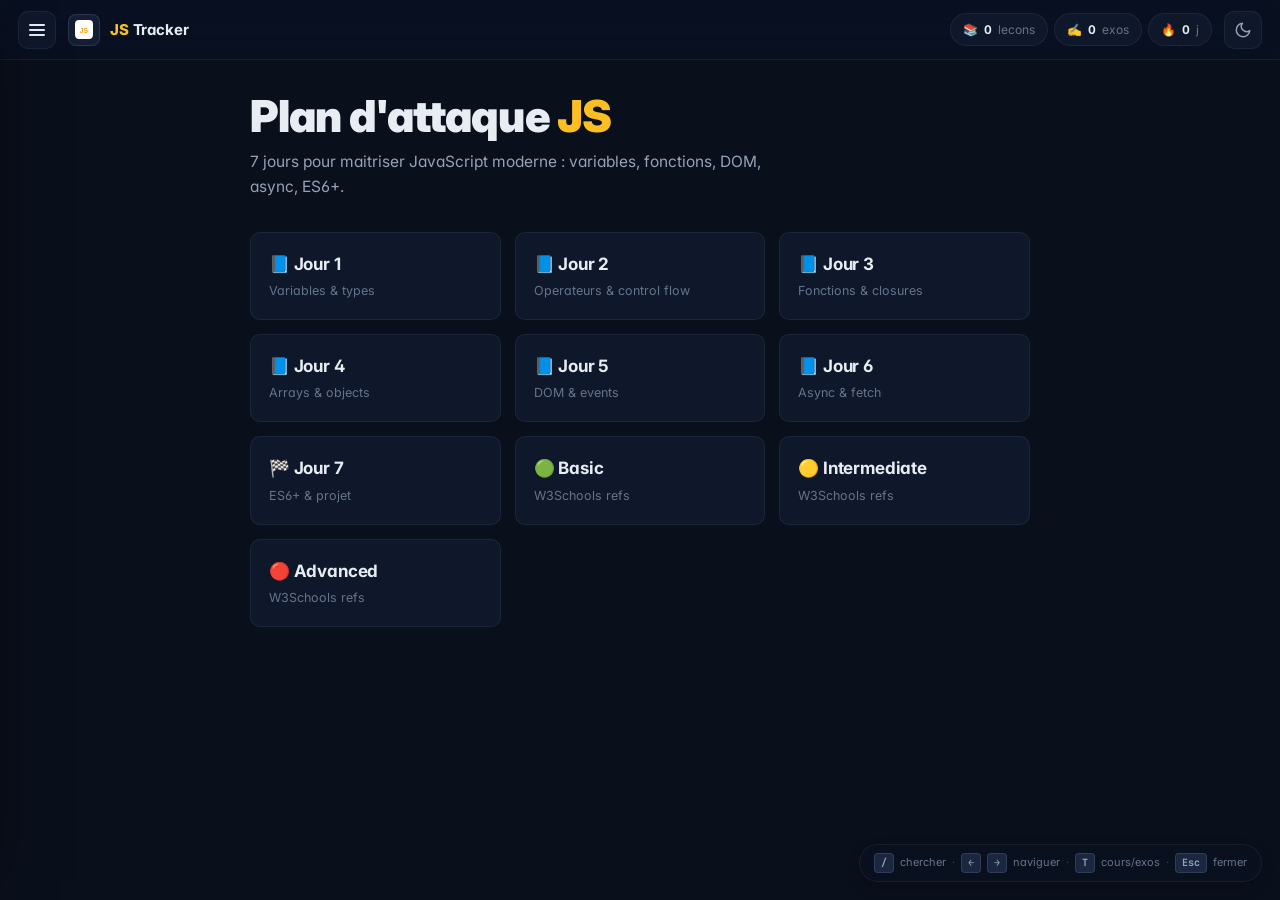
==== web/study_tracker.html @ e8f60b37 "Initial: JS study tracker (7-day plan + W3 lessons + exercises) Same UI/UX as PHP/HTML/CSS trackers," ====
<!DOCTYPE html>
<html lang="fr">
<head>
<meta charset="UTF-8">
<meta name="viewport" content="width=device-width, initial-scale=1.0">
<meta http-equiv="Cache-Control" content="no-cache, no-store, must-revalidate">
<title>JS</title>
<link rel="preconnect" href="https://fonts.googleapis.com">
<link rel="preconnect" href="https://fonts.gstatic.com" crossorigin>
<link href="https://fonts.googleapis.com/css2?family=Inter:wght@400;500;600;700;800;900&family=JetBrains+Mono:wght@400;500;700&display=swap" rel="stylesheet">
<meta name="theme-color" content="#0a0f1c">
<link rel="icon" type="image/svg+xml" href="../web/image/logo.svg">
<script>
(function(){
  try{
    var s = JSON.parse(localStorage.getItem('js_tracker_v1') || '{}');
    if (s.theme === 'light') document.documentElement.setAttribute('data-theme', 'light');
    if (s.lastActive) document.documentElement.classList.add('has-active');
  } catch(e){}
})();
</script>
<style>html.has-active .welcome{display:none}</style>
<link rel="stylesheet" href="../web/css/style.css?v=1">
</head>
<body>

<header>
  <button class="icon-btn menu-btn" id="menu-btn" title="Menu" aria-label="Ouvrir le menu">
    <span class="menu-ico"></span>
  </button>
  <a class="logo" href="#" aria-label="Accueil">
    <span class="logo-icon"><img src="../web/image/logo.svg" alt="" /></span>
    <span><b class="accent">JS</b> Tracker</span>
  </a>
  <div class="spacer"></div>
  <div class="stat-group" aria-label="Statistiques">
    <div class="stat" title="Lecons terminees"><span>📚</span><b id="stat-lessons">0</b><span class="stat-lbl">lecons</span></div>
    <div class="stat" title="Exercices completes"><span>✍️</span><b id="stat-exercises">0</b><span class="stat-lbl">exos</span></div>
    <div class="stat" title="Jours actifs"><span>🔥</span><b id="stat-streak">0</b><span class="stat-lbl">j</span></div>
  </div>
  <button class="icon-btn theme-btn" id="theme-btn" title="Basculer thème" aria-label="Basculer thème">
    <svg class="theme-moon" width="18" height="18" viewBox="0 0 24 24" fill="none" stroke="currentColor" stroke-width="2" stroke-linecap="round" stroke-linejoin="round"><path d="M21 12.79A9 9 0 1 1 11.21 3 7 7 0 0 0 21 12.79Z"/></svg>
    <svg class="theme-sun" width="18" height="18" viewBox="0 0 24 24" fill="none" stroke="currentColor" stroke-width="2" stroke-linecap="round" stroke-linejoin="round"><circle cx="12" cy="12" r="4"/><path d="M12 2v2M12 20v2M4.93 4.93l1.41 1.41M17.66 17.66l1.41 1.41M2 12h2M20 12h2M4.93 19.07l1.41-1.41M17.66 6.34l1.41-1.41"/></svg>
  </button>
</header>

<div class="drawer-backdrop" id="drawer-backdrop" aria-hidden="true"></div>

<aside class="sidebar" id="sidebar" aria-label="Navigation des lecons">
  <div class="search-wrap">
    <input id="search" type="text" placeholder='Rechercher (raccourci : "/")' aria-label="Rechercher" />
  </div>

  <div class="progress-card">
    <div class="progress-head">
      <span class="progress-label">Progression</span>
      <span class="progress-pct"><span id="pct">0</span><small>%</small></span>
    </div>
    <div class="progress-bar" role="progressbar" aria-valuemin="0" aria-valuemax="100">
      <span class="progress-fill" id="bar-fill"></span>
    </div>
    <div class="progress-meta">
      <span><b id="pct-lessons">0</b>/<b id="pct-lessons-total">0</b> lecons</span>
      <span class="dot">·</span>
      <span><b id="pct-exos">0</b>/<b id="pct-exos-total">0</b> exos</span>
    </div>
  </div>

  <div class="achieve-section">
    <div class="section-title">🏆 Succes</div>
    <div class="achieve-row" id="achieve-row"></div>
  </div>

  <div class="section-title collapsible" data-section="days">
    📘 Plan 7 jours <span class="collapse-arrow">▾</span>
  </div>
  <div id="nav-days" class="nav-section"></div>

  <div class="section-title collapsible" data-section="basic">
    🟢 JS Basic <span class="collapse-arrow">▾</span>
  </div>
  <div id="nav-basic" class="nav-section"></div>

  <div class="section-title collapsible" data-section="intermediate">
    🟡 JS Intermediate <span class="collapse-arrow">▾</span>
  </div>
  <div id="nav-intermediate" class="nav-section"></div>

  <div class="section-title collapsible" data-section="advanced">
    🔴 JS Advanced <span class="collapse-arrow">▾</span>
  </div>
  <div id="nav-advanced" class="nav-section"></div>

  <button class="reset-btn" id="reset-btn">🗑️ Reinitialiser la progression</button>
</aside>

<div class="layout">
  <main id="main">
    <div class="welcome">
      <h1>Plan d'attaque <span class="accent">JS</span></h1>
      <p>7 jours pour maitriser JavaScript moderne : variables, fonctions, DOM, async, ES6+.</p>

      <div class="quick-grid">
        <button class="quick-card" data-jump="day-1"><div class="big">📘 Jour 1</div><div class="sub">Variables & types</div></button>
        <button class="quick-card" data-jump="day-2"><div class="big">📘 Jour 2</div><div class="sub">Operateurs & control flow</div></button>
        <button class="quick-card" data-jump="day-3"><div class="big">📘 Jour 3</div><div class="sub">Fonctions & closures</div></button>
        <button class="quick-card" data-jump="day-4"><div class="big">📘 Jour 4</div><div class="sub">Arrays & objects</div></button>
        <button class="quick-card" data-jump="day-5"><div class="big">📘 Jour 5</div><div class="sub">DOM & events</div></button>
        <button class="quick-card" data-jump="day-6"><div class="big">📘 Jour 6</div><div class="sub">Async & fetch</div></button>
        <button class="quick-card" data-jump="day-7"><div class="big">🏁 Jour 7</div><div class="sub">ES6+ & projet</div></button>
        <button class="quick-card" data-jump="w3-intro"><div class="big">🟢 Basic</div><div class="sub">W3Schools refs</div></button>
        <button class="quick-card" data-jump="w3-functions"><div class="big">🟡 Intermediate</div><div class="sub">W3Schools refs</div></button>
        <button class="quick-card" data-jump="w3-async"><div class="big">🔴 Advanced</div><div class="sub">W3Schools refs</div></button>
      </div>
    </div>
  </main>
</div>

<div class="shortcuts-hint">
  <kbd>/</kbd> chercher <span>·</span>
  <kbd>←</kbd><kbd>→</kbd> naviguer <span>·</span>
  <kbd>T</kbd> cours/exos <span>·</span>
  <kbd>Esc</kbd> fermer
</div>

<script src="../web/js/data.js?v=1"></script>
<script src="../web/js/app.js?v=1"></script>
</body>
</html>
---- web/css/style.css ----
/* ============================================================
   PHP STUDY TRACKER — DESIGN SYSTEM
   Modern indigo/slate. Drawer sidebar at every breakpoint.
   Built as a teaching reference for clean UI/UX.
   ============================================================ */

/* ---------- 1. TOKENS ---------- */
:root{
  /* Surfaces — neutral slate, more sober than before */
  --bg:        #0a0f1c;
  --surface:   #0f172a;
  --surface-2: #131e34;
  --surface-3: #1b2640;
  --border:    rgba(148,163,184,.10);
  --border-2:  rgba(148,163,184,.18);

  /* Text */
  --text:      #e8edf4;
  --text-2:    #94a3b8;
  --text-3:    #64748b;

  /* Accent — single tone, less neon */
  --accent:    #fbbf24;
  --accent-2:  #f59e0b;
  --accent-r:  251; --accent-g:191; --accent-b:36;

  /* Semantic */
  --good:      #34d399;
  --warn:      #fbbf24;
  --bad:       #f87171;
  --info:      #60a5fa;

  /* Effects — softer, more enterprise */
  --grad:      linear-gradient(135deg,#fbbf24,#f59e0b);
  --grad-good: linear-gradient(135deg,#34d399,#10b981);
  --shadow-sm: 0 1px 2px rgba(0,0,0,.25);
  --shadow:    0 6px 18px -6px rgba(0,0,0,.45);
  --shadow-lg: 0 18px 48px -16px rgba(0,0,0,.5);
  --ring:      0 0 0 3px rgba(var(--accent-r),var(--accent-g),var(--accent-b),.22);

  /* Geometry — tighter, more pro */
  --r:         10px;
  --r-sm:      8px;
  --r-xs:      6px;
  --header-h:  60px;

  /* Motion */
  --ease:      cubic-bezier(.4,0,.2,1);
  --ease-out:  cubic-bezier(.16,1,.3,1);
}

[data-theme="light"]{
  --bg:        #f5f7fb;
  --surface:   #ffffff;
  --surface-2: #f8fafc;
  --surface-3: #eef2f7;
  --border:    rgba(15,23,42,.08);
  --border-2:  rgba(15,23,42,.16);

  --text:      #0f172a;
  --text-2:    #475569;
  --text-3:    #94a3b8;

  --accent:    #d97706;
  --accent-2:  #b45309;
  --accent-r:  217; --accent-g:119; --accent-b:6;

  --shadow-sm: 0 1px 2px rgba(15,23,42,.06);
  --shadow:    0 6px 22px -8px rgba(15,23,42,.12);
  --shadow-lg: 0 18px 50px -12px rgba(15,23,42,.18);
}

/* ---------- 2. RESET ---------- */
*,*::before,*::after{box-sizing:border-box;margin:0;padding:0}
html{scroll-behavior:smooth}
body{
  font-family:'Inter',-apple-system,BlinkMacSystemFont,'Segoe UI',sans-serif;
  font-feature-settings:'cv02','cv03','cv04','cv11';
  color:var(--text);
  background:var(--bg);
  line-height:1.6;
  min-height:100vh;
  -webkit-font-smoothing:antialiased;
  overflow-x:hidden;
}
::selection{background:rgba(var(--accent-r),var(--accent-g),var(--accent-b),.28);color:var(--text)}
::-webkit-scrollbar{width:8px;height:8px}
::-webkit-scrollbar-track{background:transparent}
::-webkit-scrollbar-thumb{background:var(--border-2);border-radius:99px}
::-webkit-scrollbar-thumb:hover{background:var(--text-3)}
button{font:inherit;color:inherit;background:none;border:none;cursor:pointer}
a{color:inherit;text-decoration:none}
:focus-visible{outline:none;box-shadow:var(--ring);border-radius:var(--r-xs)}

/* ---------- 3. HEADER ---------- */
header{
  position:sticky;top:0;z-index:60;
  height:var(--header-h);
  display:flex;align-items:center;gap:12px;padding:0 18px;
  background:rgba(11,17,32,.72);
  backdrop-filter:saturate(180%) blur(18px);
  -webkit-backdrop-filter:saturate(180%) blur(18px);
  border-bottom:1px solid var(--border);
}
[data-theme="light"] header{background:rgba(255,255,255,.78)}

.logo{display:flex;align-items:center;gap:10px;font-weight:700;font-size:15px;letter-spacing:-.01em;color:var(--text)}
.logo-icon{
  width:32px;height:32px;border-radius:8px;
  background:var(--surface-2);border:1px solid var(--border-2);
  display:flex;align-items:center;justify-content:center;
  overflow:hidden;flex-shrink:0;
}
.logo-icon img{width:62%;height:62%;object-fit:contain}
.logo .accent{color:var(--accent);font-weight:800}

.spacer{flex:1}

.stat-group{display:flex;gap:6px}
.stat{
  display:inline-flex;align-items:center;gap:6px;
  padding:6px 12px;border-radius:99px;
  background:var(--surface);border:1px solid var(--border);
  font-size:12px;color:var(--text-2);
  font-variant-numeric:tabular-nums;
}
.stat b{color:var(--text);font-weight:700}
.stat-lbl{color:var(--text-3)}

.icon-btn{
  display:inline-flex;align-items:center;justify-content:center;
  width:38px;height:38px;border-radius:10px;
  background:var(--surface);border:1px solid var(--border);
  color:var(--text-2);transition:all .15s var(--ease);
}
.icon-btn:hover{
  color:var(--text);
  border-color:var(--border-2);
  background:var(--surface-2);
  transform:translateY(-1px);
}
.icon-btn:active{transform:translateY(0)}

/* Burger */
.menu-ico,.menu-ico::before,.menu-ico::after{
  display:block;width:16px;height:2px;background:currentColor;border-radius:2px;
  transition:transform .25s var(--ease),top .25s var(--ease),opacity .15s;
}
.menu-ico{position:relative;color:var(--text)}
.menu-ico::before,.menu-ico::after{content:"";position:absolute;left:0}
.menu-ico::before{top:-5px}
.menu-ico::after{top:5px}
body.drawer-open .menu-ico{background:transparent}
body.drawer-open .menu-ico::before{top:0;transform:rotate(45deg)}
body.drawer-open .menu-ico::after{top:0;transform:rotate(-45deg)}

/* Theme toggle */
.theme-btn .theme-sun{display:none}
.theme-btn .theme-moon{display:block}
[data-theme="light"] .theme-btn .theme-sun{display:block}
[data-theme="light"] .theme-btn .theme-moon{display:none}

/* ---------- 4. LAYOUT ---------- */
.layout{
  max-width:980px;
  margin:0 auto;
  padding:0;
  min-height:calc(100vh - var(--header-h));
}
.layout>main{
  padding:32px clamp(16px,3vw,40px) 96px;
}

/* ---------- 5. DRAWER ---------- */
.drawer-backdrop{
  position:fixed;inset:0;z-index:90;
  background:rgba(2,6,15,.55);
  backdrop-filter:blur(4px);-webkit-backdrop-filter:blur(4px);
  opacity:0;pointer-events:none;
  transition:opacity .25s var(--ease);
}
body.drawer-open .drawer-backdrop{opacity:1;pointer-events:auto}

.sidebar{
  position:fixed;top:0;left:0;bottom:0;z-index:100;
  width:min(340px,88vw);
  background:var(--surface);
  border-right:1px solid var(--border);
  padding:18px 16px 16px;
  overflow-y:auto;
  display:flex;flex-direction:column;gap:6px;
  transform:translateX(-105%);
  transition:transform .3s var(--ease-out);
  box-shadow:24px 0 60px -20px rgba(0,0,0,.5);
}
body.drawer-open .sidebar{transform:translateX(0)}
body.drawer-open{overflow:hidden}

/* ---------- 6. SIDEBAR ELEMENTS ---------- */
.search-wrap{position:relative;margin-bottom:6px}
.search-wrap input{
  width:100%;padding:10px 12px 10px 36px;border-radius:10px;
  background:var(--surface-2);border:1px solid var(--border);color:var(--text);
  font-size:13px;outline:none;transition:all .15s var(--ease);
}
.search-wrap input::placeholder{color:var(--text-3)}
.search-wrap input:focus{border-color:var(--accent);box-shadow:var(--ring)}
.search-wrap::before{
  content:"";position:absolute;left:12px;top:50%;transform:translateY(-50%);
  width:14px;height:14px;opacity:.55;pointer-events:none;
  background:url("data:image/svg+xml,%3Csvg xmlns='http://www.w3.org/2000/svg' viewBox='0 0 24 24' fill='none' stroke='%239aa6b8' stroke-width='2' stroke-linecap='round'%3E%3Ccircle cx='11' cy='11' r='7'/%3E%3Cpath d='m20 20-3.5-3.5'/%3E%3C/svg%3E") center/contain no-repeat;
}

/* Progress card — clean horizontal bar with stats */
.progress-card{
  background:
    radial-gradient(120% 100% at 0% 0%,rgba(var(--accent-r),var(--accent-g),var(--accent-b),.14),transparent 70%),
    var(--surface-2);
  border:1px solid var(--border);
  border-radius:var(--r);
  padding:16px 16px 14px;margin:8px 0 6px;
}
.progress-head{display:flex;align-items:baseline;justify-content:space-between;gap:10px;margin-bottom:10px}
.progress-label{
  font-size:10.5px;letter-spacing:1.4px;text-transform:uppercase;
  color:var(--text-3);font-weight:700;
}
.progress-pct{
  font-size:28px;font-weight:900;letter-spacing:-1.2px;line-height:1;
  font-variant-numeric:tabular-nums;
  background:var(--grad);-webkit-background-clip:text;background-clip:text;color:transparent;
}
.progress-pct small{font-size:14px;opacity:.75;margin-left:1px;font-weight:800}
.progress-bar{
  position:relative;height:8px;
  background:var(--surface-3);border-radius:99px;overflow:hidden;
  box-shadow:inset 0 1px 1px rgba(0,0,0,.2);
}
.progress-fill{
  display:block;height:100%;width:0%;
  background:var(--grad);border-radius:99px;
  transition:width .8s var(--ease-out);
  box-shadow:0 0 14px rgba(var(--accent-r),var(--accent-g),var(--accent-b),.45);
}
.progress-meta{
  display:flex;align-items:center;gap:8px;flex-wrap:wrap;
  margin-top:10px;font-size:11.5px;color:var(--text-3);
}
.progress-meta b{color:var(--text);font-weight:700;font-variant-numeric:tabular-nums}
.progress-meta .dot{opacity:.4}

/* Achievements */
.achieve-section{margin:2px 0 4px}
.achieve-row{display:flex;flex-wrap:wrap;gap:6px;padding:0 4px}
.achieve-badge{
  font-size:18px;cursor:default;opacity:.35;filter:grayscale(1);
  transition:transform .15s var(--ease),opacity .15s,filter .15s;
}
.achieve-badge.unlocked{opacity:1;filter:none}
.achieve-badge.unlocked:hover{transform:scale(1.18)}

/* Section title */
.section-title{
  font-size:10.5px;font-weight:700;letter-spacing:1.2px;text-transform:uppercase;
  color:var(--text-3);padding:14px 8px 6px;
}
.section-title.collapsible{
  cursor:pointer;user-select:none;
  display:flex;align-items:center;gap:6px;
  padding:10px 8px;border-radius:8px;
  font-size:12px;text-transform:none;letter-spacing:0;color:var(--text-2);
  transition:background .15s var(--ease),color .15s;
}
.section-title.collapsible:hover{background:var(--surface-2);color:var(--text)}
.collapse-arrow{margin-left:auto;font-size:10px;color:var(--text-3);transition:transform .2s var(--ease)}
.collapsible.collapsed .collapse-arrow{transform:rotate(-90deg)}

/* Nav items */
.nav-section{display:flex;flex-direction:column;gap:2px}
.nav-item{
  display:grid;grid-template-columns:18px 28px 1fr auto;align-items:center;gap:8px;
  padding:9px 10px;border-radius:8px;
  font-size:13px;color:var(--text-2);
  border:1px solid transparent;
  transition:all .15s var(--ease);
  position:relative;
}
.nav-item:hover{background:var(--surface-2);color:var(--text);transform:translateX(2px)}
.nav-item.active{
  background:rgba(var(--accent-r),var(--accent-g),var(--accent-b),.10);
  border-color:rgba(var(--accent-r),var(--accent-g),var(--accent-b),.22);
  color:var(--text);
}
.nav-item.active::before{
  content:"";position:absolute;left:-16px;top:7px;bottom:7px;width:3px;
  background:var(--accent);border-radius:99px;
  box-shadow:0 0 10px rgba(var(--accent-r),var(--accent-g),var(--accent-b),.5);
}
.nav-check{
  width:22px;height:22px;border-radius:6px;
  border:1px solid var(--border);background:var(--surface-2);
  display:flex;align-items:center;justify-content:center;
  font-size:11px;font-weight:700;flex-shrink:0;cursor:pointer;
  transition:all .15s var(--ease);color:transparent;
}
.nav-check:hover{
  border-color:var(--accent);
  background:rgba(var(--accent-r),var(--accent-g),var(--accent-b),.10);
}
.nav-check:focus-visible{box-shadow:var(--ring)}
.nav-check:active{transform:scale(.92)}
/* Done state — matches .complete-btn.done */
.nav-item.done .nav-check{
  background:rgba(52,211,153,.14);
  border-color:rgba(52,211,153,.34);
  color:var(--good);
}
.nav-item.done .nav-check:hover{
  background:rgba(52,211,153,.22);
  border-color:rgba(52,211,153,.5);
}
/* When the lesson is the chosen/active one, the check echoes the active row tint */
.nav-item.active .nav-check{
  border-color:rgba(var(--accent-r),var(--accent-g),var(--accent-b),.4);
  background:rgba(var(--accent-r),var(--accent-g),var(--accent-b),.06);
}
.nav-item.active.done .nav-check{
  border-color:rgba(52,211,153,.4);
  background:rgba(52,211,153,.18);
}
.nav-item:hover .nav-check:not(:hover){border-color:var(--border-2)}
.nav-tag{
  font-size:9.5px;font-weight:800;padding:2px 6px;border-radius:5px;
  background:var(--surface-3);color:var(--text-3);text-align:center;
}
.nav-item.done .nav-tag{background:rgba(52,211,153,.12);color:var(--good)}
.nav-label{
  overflow:hidden;text-overflow:ellipsis;white-space:nowrap;font-weight:500;
}
.nav-item.done .nav-label{color:var(--text-3);text-decoration:line-through;text-decoration-color:var(--good)}
.nav-ex-wrap{display:flex;align-items:center;gap:6px}
.nav-progress{width:28px;height:4px;background:var(--surface-3);border-radius:99px;overflow:hidden}
.nav-progress-fill{height:100%;background:var(--accent);border-radius:99px;transition:width .4s var(--ease-out)}
.nav-item.fully-done .nav-progress-fill{background:var(--good)}
.nav-ex-count{
  font-size:9.5px;font-weight:700;color:var(--text-3);background:var(--surface-3);
  padding:2px 6px;border-radius:4px;font-variant-numeric:tabular-nums;min-width:30px;text-align:center;
}
.nav-item.fully-done .nav-ex-count{background:rgba(52,211,153,.12);color:var(--good)}

.reset-btn{
  margin-top:auto;padding:9px 14px;border-radius:8px;
  background:transparent;border:1px solid var(--border);color:var(--text-3);
  font-size:12px;font-weight:600;transition:all .15s var(--ease);
}
.reset-btn:hover{background:rgba(248,113,113,.08);border-color:rgba(248,113,113,.3);color:var(--bad)}

/* ---------- 7. WELCOME ---------- */
.welcome{max-width:780px;margin:0 auto}
.welcome h1{
  font-size:clamp(28px,4.5vw,44px);font-weight:900;line-height:1.1;letter-spacing:-.02em;
  margin-bottom:10px;
}
.welcome h1 .accent{color:var(--accent)}
.welcome>p{
  color:var(--text-2);font-size:15.5px;max-width:560px;margin-bottom:32px;
}
.quick-grid{
  display:grid;grid-template-columns:repeat(auto-fill,minmax(220px,1fr));gap:14px;
}
.quick-card{
  display:block;text-align:left;
  padding:18px 18px;border-radius:var(--r);
  background:var(--surface);border:1px solid var(--border);
  transition:border-color .15s var(--ease),transform .15s var(--ease),box-shadow .15s var(--ease);
}
.quick-card:hover{
  transform:translateY(-2px);
  border-color:var(--accent);
  box-shadow:var(--shadow-sm);
}
.quick-card .big{font-size:17px;font-weight:700;color:var(--text);margin-bottom:3px;letter-spacing:-.01em}
.quick-card .sub{font-size:12.5px;color:var(--text-3)}

/* ---------- 8. LESSON HEADER ---------- */
.lesson-header{
  margin-bottom:24px;padding:18px 0 14px;
  border-bottom:1px solid var(--border);
}
.breadcrumb{font-size:12px;color:var(--text-3);margin-bottom:4px;font-weight:500}
.lesson-title{font-size:clamp(20px,3vw,28px);font-weight:800;letter-spacing:-.01em;line-height:1.2}
.lesson-sub{font-size:14px;color:var(--text-2);margin-top:4px}
.tag-row{display:flex;gap:6px;margin-top:10px;flex-wrap:wrap}
.tag{
  font-size:10.5px;font-weight:600;padding:3px 9px;border-radius:99px;
  background:rgba(var(--accent-r),var(--accent-g),var(--accent-b),.10);
  color:var(--accent);
}
.lesson-actions{display:flex;gap:8px;align-items:center;margin-top:14px;flex-wrap:wrap}
.w3-link{
  display:inline-flex;align-items:center;gap:6px;
  padding:7px 13px;border-radius:8px;
  background:var(--surface);border:1px solid var(--border);
  color:var(--text-2);font-size:12.5px;font-weight:600;
  transition:all .15s var(--ease);
}
.w3-link:hover{color:var(--text);border-color:var(--border-2);transform:translateY(-1px)}
.complete-btn{
  padding:8px 18px;border-radius:8px;margin-left:auto;
  background:var(--surface);border:1px solid var(--border);color:var(--text-2);
  font-size:12.5px;font-weight:600;transition:all .15s var(--ease);
}
.complete-btn:hover{border-color:var(--accent);color:var(--text);transform:translateY(-1px)}
.complete-btn.done{
  background:rgba(52,211,153,.12);border-color:rgba(52,211,153,.28);color:var(--good);
}

/* Why card */
.why-card{
  padding:14px 18px;border-radius:var(--r-sm);margin-bottom:20px;
  background:rgba(var(--accent-r),var(--accent-g),var(--accent-b),.06);
  border-left:3px solid var(--accent);
  font-size:13.5px;color:var(--text-2);line-height:1.6;
}
.why-card b{color:var(--accent)}

/* ---------- 9. TABS ---------- */
.tabs{
  display:flex;gap:4px;margin-bottom:18px;
  border-bottom:1px solid var(--border);
}
.tab{
  padding:11px 18px;font-size:13px;font-weight:600;
  color:var(--text-3);
  border-bottom:2px solid transparent;margin-bottom:-1px;
  transition:all .15s var(--ease);
}
.tab:hover{color:var(--text)}
.tab.active{color:var(--accent);border-bottom-color:var(--accent)}
.tab-content{display:none}
.tab-content.active{display:block;animation:fadeIn .25s var(--ease-out)}

/* ---------- 10. SECTIONS / CONTENT BLOCKS ---------- */
.section-card{margin-bottom:24px}
.section-card h3{
  font-size:18px;font-weight:700;margin-bottom:10px;color:var(--text);letter-spacing:-.01em;
}
.section-card p{color:var(--text-2);font-size:14.5px;line-height:1.7;margin-bottom:10px}
.section-card p code,.block-note code,.block-warn code,.block-tip code,.block-bad code,.block-try code{
  font-family:'JetBrains Mono',monospace;font-size:.88em;
  padding:1px 6px;border-radius:5px;
  background:var(--surface-2);border:1px solid var(--border);
  color:var(--accent);
}

/* Code block */
.block-code{
  background:var(--surface-2);border:1px solid var(--border);border-radius:var(--r-sm);
  margin:14px 0;overflow:hidden;position:relative;
}
.block-code pre{
  padding:16px 18px;overflow-x:auto;
  font-family:'JetBrains Mono',monospace;font-size:13px;line-height:1.6;color:var(--text);
}
.block-code .com{color:var(--text-3);font-style:italic}
.block-code .kw{color:#a78bfa}
.block-code .str{color:#34d399}
.block-code .fn{color:#fbbf24}
.block-code .num{color:#f472b6}
.block-code .var{color:#7dd3fc}
.block-code .op{color:var(--accent);font-weight:600}

.copy-btn{
  position:absolute;top:8px;right:8px;z-index:2;
  padding:4px 10px;border-radius:6px;
  background:var(--surface-3);border:1px solid var(--border);
  color:var(--text-3);font-size:10.5px;font-weight:600;
  opacity:0;transition:all .15s var(--ease);
}
.block-code:hover .copy-btn{opacity:1}
.copy-btn:hover{background:var(--accent);color:#fff;border-color:var(--accent)}

/* Output toggle */
.code-output{margin:8px 0 14px}
.code-output .output-toggle{
  font-size:12px;color:var(--text-3);font-weight:600;
  padding:4px 0;transition:color .15s;
}
.code-output .output-toggle:hover{color:var(--text)}
.code-output .output-content{
  display:none;margin-top:6px;padding:10px 16px;
  background:#04060d;border:1px solid var(--border);border-radius:var(--r-sm);
  font-family:'JetBrains Mono',monospace;font-size:12.5px;color:#9aa6b8;
}
[data-theme="light"] .code-output .output-content{background:#0f172a;color:#cbd5e1}
.code-output.open .output-content{display:block;animation:fadeIn .2s var(--ease)}

/* Callouts */
.block-note,.block-warn,.block-bad,.block-tip,.block-try{
  padding:13px 16px;border-radius:var(--r-sm);margin:14px 0;
  font-size:13.5px;line-height:1.6;
  border-left:3px solid;
}
.block-note{background:rgba(var(--accent-r),var(--accent-g),var(--accent-b),.07);border-color:var(--accent);color:var(--text-2)}
.block-warn{background:rgba(251,191,36,.08);border-color:var(--warn);color:var(--text-2)}
.block-bad{background:rgba(248,113,113,.08);border-color:var(--bad);color:var(--text-2)}
.block-tip{background:rgba(52,211,153,.08);border-color:var(--good);color:var(--text-2)}
.block-try{background:rgba(251,191,36,.05);border-color:var(--warn);color:var(--text-2)}
.block-note b{color:var(--accent)}
.block-warn b{color:var(--warn)}
.block-bad b{color:var(--bad)}
.block-tip b{color:var(--good)}
.block-try b{color:var(--warn)}

.try-btn{
  display:block;margin-top:8px;padding:5px 12px;border-radius:6px;
  background:var(--surface);border:1px solid var(--border);color:var(--text-2);
  font-size:11.5px;font-weight:600;transition:all .15s var(--ease);
}
.try-btn:hover{color:var(--text);border-color:var(--border-2)}
.try-ans{display:none;margin-top:8px;padding:10px 14px;background:var(--surface-2);border-radius:var(--r-sm);font-size:13px;color:var(--text-2);line-height:1.6}
.try-ans.open{display:block;animation:fadeIn .2s var(--ease)}

/* Tables */
.block-table{overflow-x:auto;margin:14px 0}
.block-table table{width:100%;border-collapse:collapse;font-size:13px}
.block-table th,.block-table td{padding:9px 12px;text-align:left;border:1px solid var(--border)}
.block-table th{background:var(--surface-2);color:var(--text-2);font-size:11px;font-weight:700;text-transform:uppercase;letter-spacing:.5px}
.block-table td{color:var(--text-2)}

/* Lists */
.block-list{padding-left:22px;margin:10px 0;list-style:disc}
.block-list li{color:var(--text-2);font-size:14px;line-height:1.7;margin-bottom:4px}
.block-list li::marker{color:var(--accent)}

/* ---------- 11. QUIZ ---------- */
.quiz-section{margin:28px 0 10px}
.quiz-title{font-size:17px;font-weight:700;margin-bottom:4px}
.quiz-sub{font-size:12.5px;color:var(--text-3);margin-bottom:16px}
.quiz-card{
  background:var(--surface);border:1px solid var(--border);border-radius:var(--r);
  padding:18px;margin:12px 0;transition:border-color .15s var(--ease);
}
.quiz-q{font-size:14px;font-weight:600;margin-bottom:12px;line-height:1.5}
.quiz-q .num{color:var(--accent);font-weight:800;margin-right:4px}
.quiz-opts{display:grid;grid-template-columns:1fr 1fr;gap:8px}
.quiz-opt{
  display:flex;align-items:center;gap:10px;
  padding:10px 14px;border-radius:8px;
  background:var(--surface-2);border:1.5px solid var(--border);
  color:var(--text);font-size:13px;font-weight:500;text-align:left;
  transition:all .15s var(--ease);
}
.quiz-opt::before{
  content:attr(data-letter);
  width:22px;height:22px;border-radius:6px;
  background:var(--surface-3);color:var(--text-3);
  display:flex;align-items:center;justify-content:center;
  font-size:10px;font-weight:800;text-transform:uppercase;flex-shrink:0;
  transition:all .15s var(--ease);
}
.quiz-opt:hover{border-color:var(--accent);transform:translateY(-1px)}
.quiz-opt:hover::before{background:var(--accent);color:#fff}
.quiz-opt.correct{background:rgba(52,211,153,.1);border-color:var(--good);color:var(--good)}
.quiz-opt.correct::before{background:var(--good);color:#04211a}
.quiz-opt.wrong{background:rgba(248,113,113,.1);border-color:var(--bad);color:var(--bad)}
.quiz-opt.wrong::before{background:var(--bad);color:#3b0a0a}
.quiz-opt.disabled{pointer-events:none}
.quiz-opt.disabled:not(.correct):not(.wrong){opacity:.35}
.quiz-ico{margin-left:auto;font-weight:800}
.quiz-expl{
  display:none;margin-top:12px;padding:12px 14px;
  background:rgba(var(--accent-r),var(--accent-g),var(--accent-b),.06);
  border-left:3px solid var(--accent);border-radius:0 var(--r-sm) var(--r-sm) 0;
  font-size:12.5px;color:var(--text-2);line-height:1.6;
}
.quiz-expl.shown{display:block;animation:fadeIn .2s var(--ease)}
.quiz-expl b{color:var(--accent)}

/* ---------- 12. EXERCISES ---------- */
.ex-filter{display:flex;gap:6px;flex-wrap:wrap;margin-bottom:14px}
.ex-filter-btn{
  padding:6px 13px;border-radius:99px;
  background:var(--surface);border:1px solid var(--border);
  color:var(--text-2);font-size:11.5px;font-weight:600;
  transition:all .15s var(--ease);
}
.ex-filter-btn:hover{color:var(--text);border-color:var(--border-2)}
.ex-filter-btn.active{
  background:var(--grad);color:#fff;border-color:transparent;
  box-shadow:0 4px 12px -2px rgba(var(--accent-r),var(--accent-g),var(--accent-b),.4);
}

.ex-counter{display:flex;align-items:center;gap:12px;font-size:12.5px;color:var(--text-3);margin-bottom:16px}
.ex-counter b{color:var(--text);font-variant-numeric:tabular-nums}
.ex-counter-bar{flex:1;height:6px;background:var(--surface-3);border-radius:99px;overflow:hidden}
.ex-counter-fill{height:100%;background:var(--grad);border-radius:99px;transition:width .5s var(--ease-out)}

.ex-cards{display:flex;flex-direction:column;gap:8px}
.ex-card{
  display:flex;align-items:center;gap:14px;
  padding:14px 18px;border-radius:var(--r-sm);
  background:var(--surface);border:1px solid var(--border);
  transition:all .15s var(--ease);position:relative;
}
.ex-card:hover{border-color:var(--border-2);transform:translateX(3px);box-shadow:var(--shadow-sm)}
.ex-check{
  width:22px;height:22px;border-radius:7px;
  border:1.5px solid var(--border-2);background:var(--surface-2);
  display:flex;align-items:center;justify-content:center;
  font-size:11px;flex-shrink:0;transition:all .12s var(--ease);color:transparent;
}
.ex-card.done .ex-check{background:var(--good);border-color:var(--good);color:#04211a}
.ex-card:hover .ex-check{border-color:var(--accent)}
.ex-info{flex:1;min-width:0}
.ex-num{font-size:10.5px;font-weight:700;color:var(--text-3);letter-spacing:.5px}
.ex-title{font-size:13.5px;font-weight:600;color:var(--text)}
.ex-desc{font-size:12px;color:var(--text-3);margin-top:3px;line-height:1.5}
.ex-card.done .ex-title{color:var(--text-3);text-decoration:line-through;text-decoration-color:var(--good)}

.ex-diff{
  font-size:9.5px;font-weight:800;padding:3px 9px;border-radius:99px;text-transform:uppercase;letter-spacing:.4px;
}
.ex-diff.easy{background:rgba(52,211,153,.12);color:var(--good)}
.ex-diff.medium{background:rgba(251,191,36,.12);color:var(--warn)}
.ex-diff.hard{background:rgba(248,113,113,.12);color:var(--bad)}
.ex-diff.extreme{background:rgba(168,85,247,.14);color:#a855f7}

.ex-bookmark{
  font-size:16px;opacity:.3;padding:4px;
  transition:all .12s var(--ease);
}
.ex-bookmark.active{opacity:1}
.ex-bookmark:hover{opacity:.8;transform:scale(1.15)}

.ex-sol-btn{
  font-size:11.5px;color:var(--text-3);padding:5px 10px;border-radius:6px;
  background:var(--surface-2);border:1px solid var(--border);
  font-weight:600;transition:all .12s var(--ease);white-space:nowrap;
}
.ex-sol-btn:hover{color:var(--text);border-color:var(--accent)}

.ex-sol{
  display:none;flex-basis:100%;margin-top:10px;
  background:var(--surface-2);border:1px solid var(--border);border-radius:var(--r-sm);
  overflow:hidden;
}
.ex-sol.open{display:block;animation:fadeIn .2s var(--ease)}
.ex-sol .block-code{margin:0;border:none;background:transparent}

.empty-search{padding:36px 12px;text-align:center;color:var(--text-3);font-size:13.5px}

/* ---------- 13. PREV / NEXT ---------- */
.lesson-foot{display:flex;gap:14px;margin-top:36px;padding-top:24px;border-top:1px solid var(--border)}
.btn-nav{
  flex:1;padding:16px 20px;border-radius:var(--r);
  background:var(--surface);border:1px solid var(--border);color:var(--text);
  text-align:left;transition:all .15s var(--ease);
}
.btn-nav.next{text-align:right}
.btn-nav:hover{border-color:var(--accent);transform:translateY(-2px);box-shadow:var(--shadow)}
.btn-nav .dir{display:block;font-size:11.5px;color:var(--text-3);font-weight:600;margin-bottom:3px}
.btn-nav .ttl{font-size:13.5px;font-weight:700}

/* ---------- 14. SHORTCUTS HINT ---------- */
.shortcuts-hint{
  position:fixed;bottom:18px;right:18px;z-index:40;
  display:flex;align-items:center;gap:6px;
  padding:8px 14px;border-radius:99px;
  background:rgba(11,17,32,.72);
  backdrop-filter:blur(14px);-webkit-backdrop-filter:blur(14px);
  border:1px solid var(--border);
  box-shadow:var(--shadow);
  font-size:11px;color:var(--text-3);
}
[data-theme="light"] .shortcuts-hint{background:rgba(255,255,255,.85)}
.shortcuts-hint kbd{
  font-family:'JetBrains Mono',monospace;font-size:10px;font-weight:700;
  padding:1px 6px;border-radius:4px;
  background:var(--surface-3);border:1px solid var(--border-2);
  color:var(--text-2);
}
.shortcuts-hint span{opacity:.5}

/* ---------- 15. CONFETTI ---------- */
.confetti-wrap{position:fixed;inset:0;pointer-events:none;z-index:999;overflow:hidden}
.confetti-p{position:absolute;top:-20px;animation:confettiFall linear forwards}
@keyframes confettiFall{
  0%{transform:translateY(0) rotate(0);opacity:1}
  100%{transform:translateY(110vh) rotate(720deg);opacity:0}
}

/* ---------- 16. ANIMATIONS ---------- */
@keyframes fadeIn{from{opacity:0;transform:translateY(4px)}to{opacity:1;transform:translateY(0)}}
.main-animate-in{animation:fadeIn .3s var(--ease-out)}

/* ---------- 17. RESPONSIVE ---------- */
@media(max-width:768px){
  header{padding:0 12px;gap:8px}
  .stat-group .stat:not(:first-child){display:none}
  .logo span{display:none}
  .quiz-opts{grid-template-columns:1fr}
  .quick-grid{grid-template-columns:1fr}
  .shortcuts-hint{display:none}
  .lesson-foot{flex-direction:column}
  .complete-btn{margin-left:0;width:100%}
}

@media(prefers-reduced-motion:reduce){
  *,*::before,*::after{animation-duration:.01ms!important;transition-duration:.01ms!important}
}
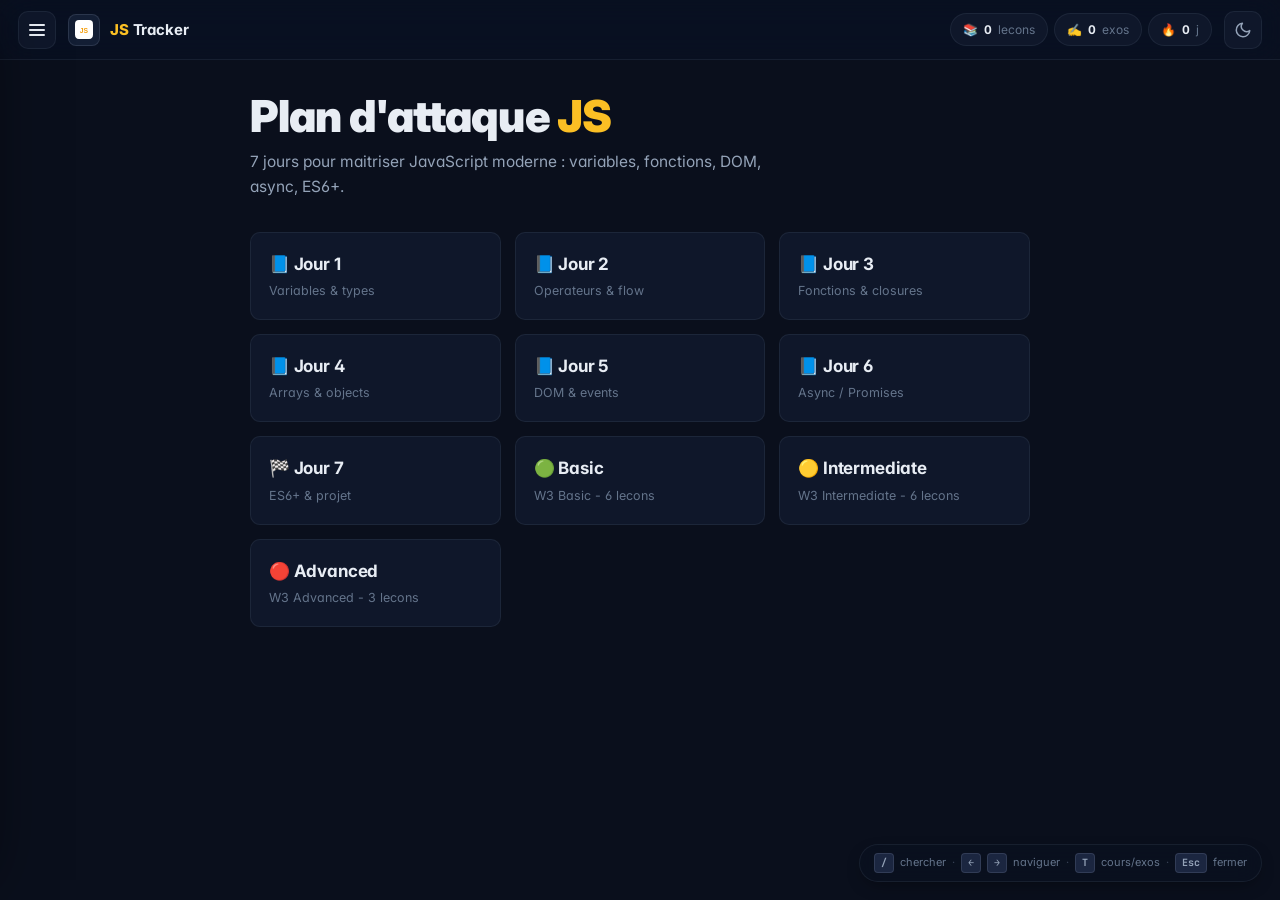
==== commit e06530dc: "Bug fixes from audit: W3 URLs, highlighter, welcome cards, accents #1 W3 URL map now points to real " ====
--- a/web/study_tracker.html
+++ b/web/study_tracker.html
@@ -5,10 +5,25 @@
 <meta name="viewport" content="width=device-width, initial-scale=1.0">
 <meta http-equiv="Cache-Control" content="no-cache, no-store, must-revalidate">
 <title>JS</title>
+<meta name="author" content="Chadi Khoder">
+<meta name="description" content="Plan d'attaque 7 jours pour maitriser JavaScript moderne : ES6+, DOM, fetch, async/await, classes, projet. Par Chadi Khoder.">
+<meta name="keywords" content="JS, JS tutorial, study tracker, W3Schools, exercises, Chadi Khoder">
+<meta name="robots" content="index, follow">
+<meta name="theme-color" content="#0a0f1c">
+<meta property="og:type" content="website">
+<meta property="og:title" content="JS Tracker by Chadi Khoder">
+<meta property="og:description" content="Plan d'attaque 7 jours pour maitriser JavaScript moderne : ES6+, DOM, fetch, async/await, classes, projet. Par Chadi Khoder.">
+<meta property="og:url" content="https://chadikoder.github.io/JS/">
+<meta property="og:image" content="https://chadikoder.github.io/JS/web/image/logo.svg">
+<meta property="og:image:type" content="image/svg+xml">
+<meta property="og:site_name" content="Chadi Khoder — JS Tracker">
+<meta name="twitter:card" content="summary">
+<meta name="twitter:title" content="JS Tracker by Chadi Khoder">
+<meta name="twitter:description" content="Plan d'attaque 7 jours pour maitriser JavaScript moderne : ES6+, DOM, fetch, async/await, classes, projet. Par Chadi Khoder.">
+<link rel="canonical" href="https://chadikoder.github.io/JS/">
 <link rel="preconnect" href="https://fonts.googleapis.com">
 <link rel="preconnect" href="https://fonts.gstatic.com" crossorigin>
 <link href="https://fonts.googleapis.com/css2?family=Inter:wght@400;500;600;700;800;900&family=JetBrains+Mono:wght@400;500;700&display=swap" rel="stylesheet">
-<meta name="theme-color" content="#0a0f1c">
 <link rel="icon" type="image/svg+xml" href="../web/image/logo.svg">
 <script>
 (function(){
@@ -20,7 +35,7 @@
 })();
 </script>
 <style>html.has-active .welcome{display:none}</style>
-<link rel="stylesheet" href="../web/css/style.css?v=1">
+<link rel="stylesheet" href="../web/css/style.css?v=2">
 </head>
 <body>
 
@@ -67,7 +82,7 @@
   </div>
 
   <div class="achieve-section">
-    <div class="section-title">🏆 Succes</div>
+    <div class="section-title">🏆 Succès</div>
     <div class="achieve-row" id="achieve-row"></div>
   </div>
 
@@ -102,15 +117,15 @@
 
       <div class="quick-grid">
         <button class="quick-card" data-jump="day-1"><div class="big">📘 Jour 1</div><div class="sub">Variables & types</div></button>
-        <button class="quick-card" data-jump="day-2"><div class="big">📘 Jour 2</div><div class="sub">Operateurs & control flow</div></button>
+        <button class="quick-card" data-jump="day-2"><div class="big">📘 Jour 2</div><div class="sub">Operateurs & flow</div></button>
         <button class="quick-card" data-jump="day-3"><div class="big">📘 Jour 3</div><div class="sub">Fonctions & closures</div></button>
         <button class="quick-card" data-jump="day-4"><div class="big">📘 Jour 4</div><div class="sub">Arrays & objects</div></button>
         <button class="quick-card" data-jump="day-5"><div class="big">📘 Jour 5</div><div class="sub">DOM & events</div></button>
-        <button class="quick-card" data-jump="day-6"><div class="big">📘 Jour 6</div><div class="sub">Async & fetch</div></button>
+        <button class="quick-card" data-jump="day-6"><div class="big">📘 Jour 6</div><div class="sub">Async / Promises</div></button>
         <button class="quick-card" data-jump="day-7"><div class="big">🏁 Jour 7</div><div class="sub">ES6+ & projet</div></button>
-        <button class="quick-card" data-jump="w3-intro"><div class="big">🟢 Basic</div><div class="sub">W3Schools refs</div></button>
-        <button class="quick-card" data-jump="w3-functions"><div class="big">🟡 Intermediate</div><div class="sub">W3Schools refs</div></button>
-        <button class="quick-card" data-jump="w3-async"><div class="big">🔴 Advanced</div><div class="sub">W3Schools refs</div></button>
+        <button class="quick-card" data-jump="w3-intro"><div class="big">🟢 Basic</div><div class="sub">W3 Basic - 6 lecons</div></button>
+        <button class="quick-card" data-jump="w3-functions"><div class="big">🟡 Intermediate</div><div class="sub">W3 Intermediate - 6 lecons</div></button>
+        <button class="quick-card" data-jump="w3-async"><div class="big">🔴 Advanced</div><div class="sub">W3 Advanced - 3 lecons</div></button>
       </div>
     </div>
   </main>
@@ -123,7 +138,7 @@
   <kbd>Esc</kbd> fermer
 </div>
 
-<script src="../web/js/data.js?v=1"></script>
-<script src="../web/js/app.js?v=1"></script>
+<script src="../web/js/data.js?v=2"></script>
+<script src="../web/js/app.js?v=2"></script>
 </body>
 </html>
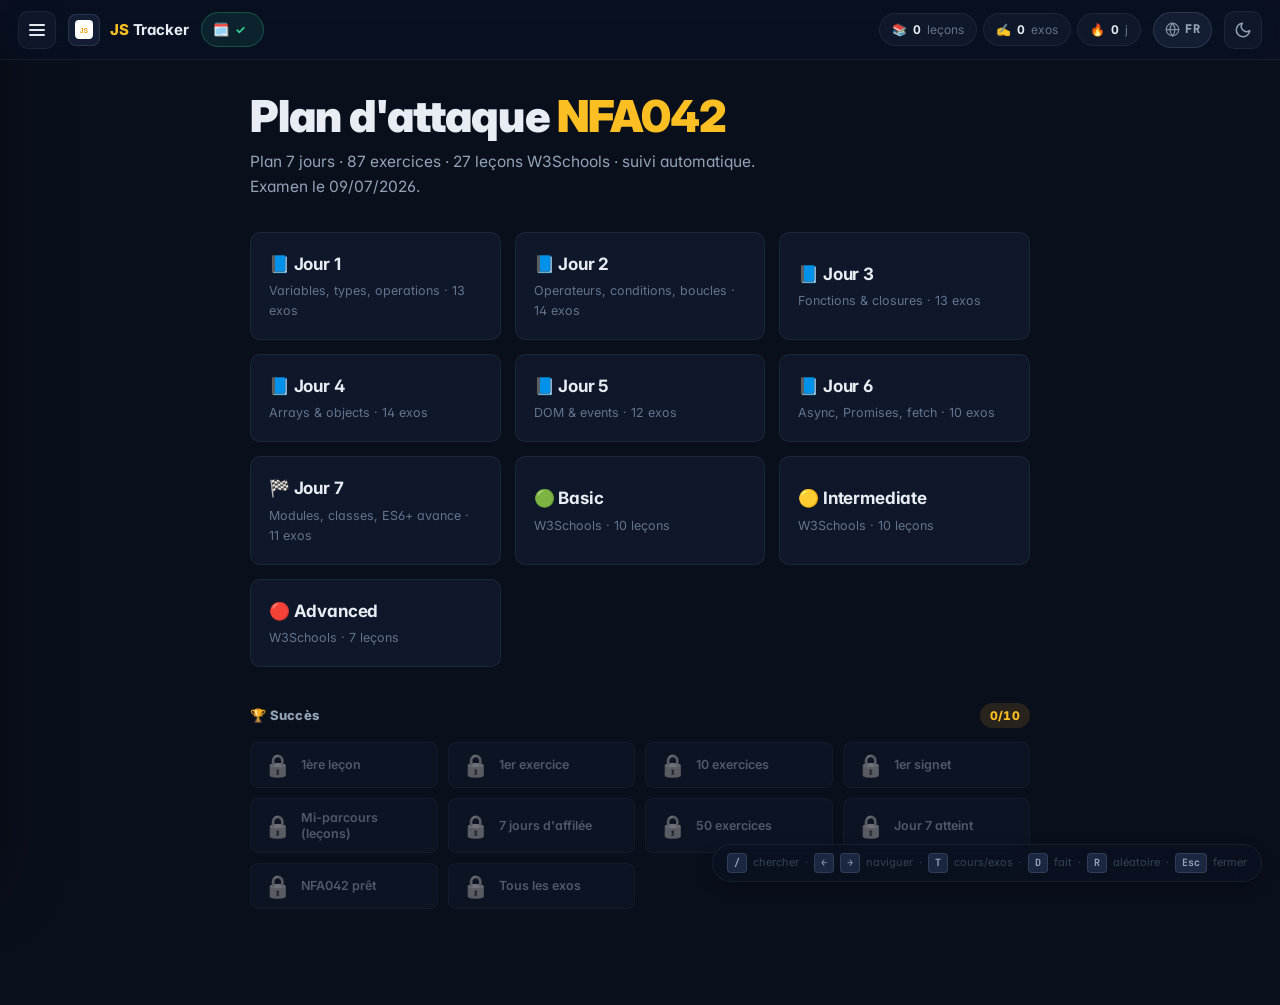
==== commit 7fe24544: "Port feature engine from PHP tracker Brings the JS tracker to parity with PHP: FR/EN UI toggle, exam" ====
--- a/web/study_tracker.html
+++ b/web/study_tracker.html
@@ -4,22 +4,24 @@
 <meta charset="UTF-8">
 <meta name="viewport" content="width=device-width, initial-scale=1.0">
 <meta http-equiv="Cache-Control" content="no-cache, no-store, must-revalidate">
+<meta http-equiv="Pragma" content="no-cache">
+<meta http-equiv="Expires" content="0">
 <title>JS</title>
 <meta name="author" content="Chadi Khoder">
-<meta name="description" content="Plan d'attaque 7 jours pour maitriser JavaScript moderne : ES6+, DOM, fetch, async/await, classes, projet. Par Chadi Khoder.">
-<meta name="keywords" content="JS, JS tutorial, study tracker, W3Schools, exercises, Chadi Khoder">
+<meta name="description" content="Plan d'attaque 7 jours pour l'examen NFA042 (CNAM) : 140 exercices PHP, references W3Schools, mock exam, suivi automatique. Par Chadi Khoder.">
+<meta name="keywords" content="PHP, PHP tutorial, study tracker, W3Schools, exercises, Chadi Khoder">
 <meta name="robots" content="index, follow">
 <meta name="theme-color" content="#0a0f1c">
 <meta property="og:type" content="website">
-<meta property="og:title" content="JS Tracker by Chadi Khoder">
-<meta property="og:description" content="Plan d'attaque 7 jours pour maitriser JavaScript moderne : ES6+, DOM, fetch, async/await, classes, projet. Par Chadi Khoder.">
+<meta property="og:title" content="PHP Tracker by Chadi Khoder">
+<meta property="og:description" content="Plan d'attaque 7 jours pour l'examen NFA042 (CNAM) : 140 exercices PHP, references W3Schools, mock exam, suivi automatique. Par Chadi Khoder.">
 <meta property="og:url" content="https://chadikoder.github.io/JS/">
 <meta property="og:image" content="https://chadikoder.github.io/JS/web/image/logo.svg">
 <meta property="og:image:type" content="image/svg+xml">
-<meta property="og:site_name" content="Chadi Khoder — JS Tracker">
+<meta property="og:site_name" content="Chadi Khoder — PHP Tracker">
 <meta name="twitter:card" content="summary">
-<meta name="twitter:title" content="JS Tracker by Chadi Khoder">
-<meta name="twitter:description" content="Plan d'attaque 7 jours pour maitriser JavaScript moderne : ES6+, DOM, fetch, async/await, classes, projet. Par Chadi Khoder.">
+<meta name="twitter:title" content="PHP Tracker by Chadi Khoder">
+<meta name="twitter:description" content="Plan d'attaque 7 jours pour l'examen NFA042 (CNAM) : 140 exercices PHP, references W3Schools, mock exam, suivi automatique. Par Chadi Khoder.">
 <link rel="canonical" href="https://chadikoder.github.io/JS/">
 <link rel="preconnect" href="https://fonts.googleapis.com">
 <link rel="preconnect" href="https://fonts.gstatic.com" crossorigin>
@@ -35,25 +37,32 @@
 })();
 </script>
 <style>html.has-active .welcome{display:none}</style>
-<link rel="stylesheet" href="../web/css/style.css?v=2">
+<link rel="stylesheet" href="../web/css/style.css?v=20260528port">
 </head>
 <body>
 
+<div class="scroll-progress" id="scroll-progress"></div>
+
 <header>
-  <button class="icon-btn menu-btn" id="menu-btn" title="Menu" aria-label="Ouvrir le menu">
+  <button class="icon-btn menu-btn" id="menu-btn" title="Menu" aria-label="Open menu">
     <span class="menu-ico"></span>
   </button>
-  <a class="logo" href="#" aria-label="Accueil">
+  <a class="logo" href="#" aria-label="Home">
     <span class="logo-icon"><img src="../web/image/logo.svg" alt="" /></span>
     <span><b class="accent">JS</b> Tracker</span>
   </a>
+  <div class="exam-countdown" id="exam-countdown" title=""><span class="exam-ico">🗓️</span><b id="exam-days">0</b><span class="exam-lbl" id="exam-lbl">d</span></div>
   <div class="spacer"></div>
-  <div class="stat-group" aria-label="Statistiques">
-    <div class="stat" title="Lecons terminees"><span>📚</span><b id="stat-lessons">0</b><span class="stat-lbl">lecons</span></div>
-    <div class="stat" title="Exercices completes"><span>✍️</span><b id="stat-exercises">0</b><span class="stat-lbl">exos</span></div>
-    <div class="stat" title="Jours actifs"><span>🔥</span><b id="stat-streak">0</b><span class="stat-lbl">j</span></div>
+  <div class="stat-group" aria-label="Statistics">
+    <div class="stat" id="stat-lessons-wrap"><span>📚</span><b id="stat-lessons">0</b><span class="stat-lbl" data-i18n="lessonsShort">lessons</span></div>
+    <div class="stat" id="stat-exercises-wrap"><span>✍️</span><b id="stat-exercises">0</b><span class="stat-lbl" data-i18n="exosShort">exos</span></div>
+    <div class="stat" id="stat-streak-wrap"><span>🔥</span><b id="stat-streak">0</b><span class="stat-lbl" data-i18n="dShort">d</span></div>
   </div>
-  <button class="icon-btn theme-btn" id="theme-btn" title="Basculer thème" aria-label="Basculer thème">
+  <button class="lang-btn" id="lang-btn" title="Switch language" aria-label="Switch language">
+    <svg class="lang-globe" width="15" height="15" viewBox="0 0 24 24" fill="none" stroke="currentColor" stroke-width="2" stroke-linecap="round" stroke-linejoin="round"><circle cx="12" cy="12" r="10"/><path d="M2 12h20"/><path d="M12 2a15.3 15.3 0 0 1 4 10 15.3 15.3 0 0 1-4 10 15.3 15.3 0 0 1-4-10 15.3 15.3 0 0 1 4-10z"/></svg>
+    <span id="lang-label">FR</span>
+  </button>
+  <button class="icon-btn theme-btn" id="theme-btn" title="Toggle theme" aria-label="Toggle theme">
     <svg class="theme-moon" width="18" height="18" viewBox="0 0 24 24" fill="none" stroke="currentColor" stroke-width="2" stroke-linecap="round" stroke-linejoin="round"><path d="M21 12.79A9 9 0 1 1 11.21 3 7 7 0 0 0 21 12.79Z"/></svg>
     <svg class="theme-sun" width="18" height="18" viewBox="0 0 24 24" fill="none" stroke="currentColor" stroke-width="2" stroke-linecap="round" stroke-linejoin="round"><circle cx="12" cy="12" r="4"/><path d="M12 2v2M12 20v2M4.93 4.93l1.41 1.41M17.66 17.66l1.41 1.41M2 12h2M20 12h2M4.93 19.07l1.41-1.41M17.66 6.34l1.41-1.41"/></svg>
   </button>
@@ -61,84 +70,94 @@
 
 <div class="drawer-backdrop" id="drawer-backdrop" aria-hidden="true"></div>
 
-<aside class="sidebar" id="sidebar" aria-label="Navigation des lecons">
+<aside class="sidebar" id="sidebar" aria-label="Lesson navigation">
   <div class="search-wrap">
-    <input id="search" type="text" placeholder='Rechercher (raccourci : "/")' aria-label="Rechercher" />
+    <input id="search" type="text" data-i18n-placeholder="search" placeholder='Rechercher (raccourci : "/")' aria-label="Search" />
   </div>
 
   <div class="progress-card">
     <div class="progress-head">
-      <span class="progress-label">Progression</span>
+      <span class="progress-label" data-i18n="progress">Progression</span>
       <span class="progress-pct"><span id="pct">0</span><small>%</small></span>
     </div>
     <div class="progress-bar" role="progressbar" aria-valuemin="0" aria-valuemax="100">
       <span class="progress-fill" id="bar-fill"></span>
     </div>
     <div class="progress-meta">
-      <span><b id="pct-lessons">0</b>/<b id="pct-lessons-total">0</b> lecons</span>
+      <span><b id="pct-lessons">0</b>/<b id="pct-lessons-total">41</b> <span data-i18n="lessons">leçons</span></span>
       <span class="dot">·</span>
-      <span><b id="pct-exos">0</b>/<b id="pct-exos-total">0</b> exos</span>
+      <span><b id="pct-exos">0</b>/<b id="pct-exos-total">140</b> <span data-i18n="exos">exos</span></span>
     </div>
+    <div class="day-indicator" id="day-indicator" hidden></div>
+    <div class="daily-goal" id="daily-goal"></div>
   </div>
 
   <div class="achieve-section">
-    <div class="section-title">🏆 Succès</div>
+    <div class="section-title achieve-title">
+      <span data-i18n="achievements">🏆 Succès</span>
+      <span class="achieve-count" id="achieve-count">0/10</span>
+    </div>
     <div class="achieve-row" id="achieve-row"></div>
   </div>
 
   <div class="section-title collapsible" data-section="days">
-    📘 Plan 7 jours <span class="collapse-arrow">▾</span>
+    <span data-i18n="plan7">📘 Plan 7 jours</span> <span class="collapse-arrow">▾</span>
   </div>
   <div id="nav-days" class="nav-section"></div>
 
   <div class="section-title collapsible" data-section="basic">
-    🟢 JS Basic <span class="collapse-arrow">▾</span>
+    <span data-i18n="basic">🟢 PHP Basic</span> <span class="collapse-arrow">▾</span>
   </div>
   <div id="nav-basic" class="nav-section"></div>
 
   <div class="section-title collapsible" data-section="intermediate">
-    🟡 JS Intermediate <span class="collapse-arrow">▾</span>
+    <span data-i18n="intermediate">🟡 PHP Intermediate</span> <span class="collapse-arrow">▾</span>
   </div>
   <div id="nav-intermediate" class="nav-section"></div>
 
   <div class="section-title collapsible" data-section="advanced">
-    🔴 JS Advanced <span class="collapse-arrow">▾</span>
+    <span data-i18n="advanced">🔴 PHP Advanced</span> <span class="collapse-arrow">▾</span>
   </div>
   <div id="nav-advanced" class="nav-section"></div>
 
-  <button class="reset-btn" id="reset-btn">🗑️ Reinitialiser la progression</button>
+  <div class="sidebar-actions">
+    <button class="sidebar-action-btn" id="export-btn" data-i18n="exportBtn">⬇️ Exporter</button>
+    <button class="sidebar-action-btn" id="import-btn" data-i18n="importBtn">⬆️ Importer</button>
+  </div>
+  <button class="reset-btn" id="reset-btn" data-i18n="resetBtn">🗑️ Réinitialiser la progression</button>
 </aside>
 
 <div class="layout">
-  <main id="main">
-    <div class="welcome">
-      <h1>Plan d'attaque <span class="accent">JS</span></h1>
-      <p>7 jours pour maitriser JavaScript moderne : variables, fonctions, DOM, async, ES6+.</p>
-
-      <div class="quick-grid">
-        <button class="quick-card" data-jump="day-1"><div class="big">📘 Jour 1</div><div class="sub">Variables & types</div></button>
-        <button class="quick-card" data-jump="day-2"><div class="big">📘 Jour 2</div><div class="sub">Operateurs & flow</div></button>
-        <button class="quick-card" data-jump="day-3"><div class="big">📘 Jour 3</div><div class="sub">Fonctions & closures</div></button>
-        <button class="quick-card" data-jump="day-4"><div class="big">📘 Jour 4</div><div class="sub">Arrays & objects</div></button>
-        <button class="quick-card" data-jump="day-5"><div class="big">📘 Jour 5</div><div class="sub">DOM & events</div></button>
-        <button class="quick-card" data-jump="day-6"><div class="big">📘 Jour 6</div><div class="sub">Async / Promises</div></button>
-        <button class="quick-card" data-jump="day-7"><div class="big">🏁 Jour 7</div><div class="sub">ES6+ & projet</div></button>
-        <button class="quick-card" data-jump="w3-intro"><div class="big">🟢 Basic</div><div class="sub">W3 Basic - 6 lecons</div></button>
-        <button class="quick-card" data-jump="w3-functions"><div class="big">🟡 Intermediate</div><div class="sub">W3 Intermediate - 6 lecons</div></button>
-        <button class="quick-card" data-jump="w3-async"><div class="big">🔴 Advanced</div><div class="sub">W3 Advanced - 3 lecons</div></button>
-      </div>
-    </div>
-  </main>
+  <main id="main"></main>
 </div>
 
 <div class="shortcuts-hint">
-  <kbd>/</kbd> chercher <span>·</span>
-  <kbd>←</kbd><kbd>→</kbd> naviguer <span>·</span>
-  <kbd>T</kbd> cours/exos <span>·</span>
-  <kbd>Esc</kbd> fermer
+  <kbd>/</kbd> <span data-i18n="hintSearch">chercher</span> <span>·</span>
+  <kbd>←</kbd><kbd>→</kbd> <span data-i18n="hintNav">naviguer</span> <span>·</span>
+  <kbd>T</kbd> <span data-i18n="hintCourseEx">cours/exos</span> <span>·</span>
+  <kbd>D</kbd> <span data-i18n="hintDone">fait</span> <span>·</span>
+  <kbd>R</kbd> <span data-i18n="hintRandom">aléatoire</span> <span>·</span>
+  <kbd>Esc</kbd> <span data-i18n="hintClose">fermer</span>
 </div>
 
-<script src="../web/js/data.js?v=2"></script>
-<script src="../web/js/app.js?v=2"></script>
+<!-- Modal (used by reset, export, import) -->
+<div class="modal-backdrop" id="modal-backdrop" aria-hidden="true">
+  <div class="modal" id="modal" role="dialog" aria-modal="true" aria-labelledby="modal-title">
+    <h2 class="modal-title" id="modal-title"></h2>
+    <div class="modal-body" id="modal-body"></div>
+    <div class="modal-actions" id="modal-actions"></div>
+  </div>
+</div>
+
+<!-- Toast -->
+<div class="toast" id="toast" aria-live="polite"></div>
+
+<!-- Jump to top -->
+<button class="jump-top" id="jump-top" title="Top" aria-label="Scroll to top">
+  <svg width="18" height="18" viewBox="0 0 24 24" fill="none" stroke="currentColor" stroke-width="2.5" stroke-linecap="round" stroke-linejoin="round"><path d="M18 15l-6-6-6 6"/></svg>
+</button>
+
+<script src="../web/js/data.js?v=20260528port"></script>
+<script src="../web/js/app.js?v=20260528port"></script>
 </body>
 </html>
--- a/web/css/style.css
+++ b/web/css/style.css
@@ -63,7 +63,7 @@
 
   --accent:    #d97706;
   --accent-2:  #b45309;
-  --accent-r:  217; --accent-g:119; --accent-b:6;
+  --accent-r:  79; --accent-g:70; --accent-b:229;
 
   --shadow-sm: 0 1px 2px rgba(15,23,42,.06);
   --shadow:    0 6px 22px -8px rgba(15,23,42,.12);
@@ -160,6 +160,156 @@
 [data-theme="light"] .theme-btn .theme-sun{display:block}
 [data-theme="light"] .theme-btn .theme-moon{display:none}
 
+/* Language toggle */
+.lang-btn{
+  display:inline-flex;align-items:center;gap:5px;
+  height:36px;padding:0 11px;border-radius:99px;
+  background:var(--surface-2);border:1px solid var(--border-2);color:var(--text-2);
+  font-weight:800;font-size:12px;letter-spacing:.5px;cursor:pointer;
+  transition:all .15s var(--ease);
+}
+.lang-btn:hover{color:var(--accent);border-color:var(--accent);background:var(--surface-3)}
+.lang-btn .lang-globe{opacity:.85}
+.lang-btn #lang-label{font-family:'JetBrains Mono',monospace}
+
+/* Exam countdown */
+.exam-countdown{
+  display:inline-flex;align-items:center;gap:5px;
+  padding:6px 11px;border-radius:99px;
+  background:rgba(251,191,36,.10);border:1px solid rgba(251,191,36,.25);
+  font-size:12px;color:var(--warn);font-weight:700;
+  font-variant-numeric:tabular-nums;
+}
+.exam-countdown.urgent{background:rgba(248,113,113,.12);border-color:rgba(248,113,113,.35);color:var(--bad)}
+.exam-countdown.passed{background:rgba(52,211,153,.10);border-color:rgba(52,211,153,.25);color:var(--good)}
+.exam-countdown .exam-ico{font-size:13px;margin-right:1px}
+.exam-countdown .exam-lbl{font-weight:600;opacity:.75;margin-left:1px}
+
+/* Day-of-plan indicator (inside progress card) */
+.day-indicator{
+  margin-top:10px;padding-top:10px;border-top:1px solid var(--border);
+  font-size:11.5px;color:var(--text-3);font-weight:600;
+  display:flex;align-items:center;gap:6px;flex-wrap:wrap;
+}
+.day-indicator b{color:var(--accent);font-weight:800;font-size:13px;font-variant-numeric:tabular-nums}
+.day-indicator .day-bullet{
+  display:inline-block;width:10px;height:10px;border-radius:50%;
+  background:var(--surface-3);border:1px solid var(--border);
+}
+.day-indicator .day-bullet.done{background:var(--good);border-color:var(--good)}
+.day-indicator .day-bullet.current{background:var(--accent);border-color:var(--accent);box-shadow:0 0 0 3px rgba(var(--accent-r),var(--accent-g),var(--accent-b),.18)}
+
+/* Sidebar action buttons (export / import) */
+.sidebar-actions{display:flex;gap:6px;margin-top:auto;margin-bottom:6px}
+.sidebar-action-btn{
+  flex:1;padding:8px 10px;border-radius:8px;
+  background:transparent;border:1px solid var(--border);color:var(--text-3);
+  font-size:11.5px;font-weight:600;transition:all .15s var(--ease);
+}
+.sidebar-action-btn:hover{color:var(--text);border-color:var(--border-2);background:var(--surface-2)}
+
+/* Modal */
+.modal-backdrop{
+  position:fixed;inset:0;z-index:200;
+  background:rgba(2,6,15,.65);
+  backdrop-filter:blur(6px);-webkit-backdrop-filter:blur(6px);
+  opacity:0;pointer-events:none;
+  display:flex;align-items:center;justify-content:center;
+  transition:opacity .2s var(--ease);padding:16px;
+}
+.modal-backdrop.open{opacity:1;pointer-events:auto}
+.modal{
+  width:100%;max-width:480px;
+  background:var(--surface);border:1px solid var(--border-2);border-radius:var(--r);
+  padding:24px;box-shadow:var(--shadow-lg);
+  transform:translateY(8px) scale(.98);opacity:0;
+  transition:transform .25s var(--ease-out),opacity .2s var(--ease-out);
+}
+.modal-backdrop.open .modal{transform:none;opacity:1}
+.modal-title{font-size:18px;font-weight:800;letter-spacing:-.01em;margin-bottom:10px}
+.modal-body{color:var(--text-2);font-size:14px;line-height:1.6;margin-bottom:18px}
+.modal-body textarea{
+  width:100%;min-height:120px;margin-top:10px;
+  padding:10px 12px;border-radius:var(--r-sm);
+  background:var(--surface-2);border:1px solid var(--border);color:var(--text);
+  font-family:'JetBrains Mono',monospace;font-size:12.5px;resize:vertical;outline:none;
+}
+.modal-body textarea:focus{border-color:var(--accent);box-shadow:var(--ring)}
+.modal-actions{display:flex;justify-content:flex-end;gap:8px;flex-wrap:wrap}
+.modal-btn{
+  padding:9px 18px;border-radius:8px;
+  font-size:13px;font-weight:600;transition:all .15s var(--ease);
+}
+.modal-btn.secondary{background:var(--surface-2);border:1px solid var(--border);color:var(--text-2)}
+.modal-btn.secondary:hover{background:var(--surface-3);color:var(--text)}
+.modal-btn.primary{background:var(--grad);color:#fff;border:1px solid transparent;box-shadow:0 4px 12px -2px rgba(var(--accent-r),var(--accent-g),var(--accent-b),.4)}
+.modal-btn.primary:hover{transform:translateY(-1px);box-shadow:0 6px 16px -2px rgba(var(--accent-r),var(--accent-g),var(--accent-b),.55)}
+.modal-btn.danger{background:rgba(248,113,113,.14);border:1px solid rgba(248,113,113,.32);color:var(--bad)}
+.modal-btn.danger:hover{background:rgba(248,113,113,.22);border-color:rgba(248,113,113,.5)}
+
+/* Toast */
+.toast{
+  position:fixed;left:50%;bottom:30px;transform:translateX(-50%) translateY(20px);
+  padding:11px 20px;border-radius:99px;
+  background:var(--surface);border:1px solid var(--border-2);color:var(--text);
+  font-size:13px;font-weight:600;box-shadow:var(--shadow-lg);
+  opacity:0;pointer-events:none;z-index:300;
+  transition:opacity .25s var(--ease),transform .25s var(--ease-out);
+}
+.toast.show{opacity:1;transform:translateX(-50%) translateY(0)}
+
+/* Mock exam card (Day 7) */
+.mock-exam-card{
+  padding:18px 20px;border-radius:var(--r);margin:0 0 24px;
+  background:linear-gradient(135deg,rgba(251,191,36,.10),rgba(248,113,113,.08));
+  border:1px solid rgba(251,191,36,.32);
+  display:flex;align-items:center;gap:14px;flex-wrap:wrap;
+}
+.mock-exam-card .mock-info{flex:1;min-width:200px}
+.mock-exam-card .mock-title{font-size:14px;font-weight:800;color:var(--text);margin-bottom:3px}
+.mock-exam-card .mock-sub{font-size:12.5px;color:var(--text-2)}
+.mock-exam-btn{
+  padding:11px 22px;border-radius:8px;
+  background:var(--grad);color:#fff;font-size:13px;font-weight:700;
+  border:none;box-shadow:0 4px 12px -2px rgba(var(--accent-r),var(--accent-g),var(--accent-b),.5);
+  transition:all .15s var(--ease);
+}
+.mock-exam-btn:hover{transform:translateY(-1px);box-shadow:0 6px 18px -2px rgba(var(--accent-r),var(--accent-g),var(--accent-b),.65)}
+.mock-exam-btn.stop{background:linear-gradient(135deg,#f87171,#ef4444);box-shadow:0 4px 12px -2px rgba(248,113,113,.5)}
+.mock-exam-countdown{
+  font-family:'JetBrains Mono',monospace;font-size:24px;font-weight:800;
+  color:var(--warn);letter-spacing:.5px;font-variant-numeric:tabular-nums;
+  padding:6px 12px;background:var(--surface);border-radius:8px;border:1px solid var(--border-2);
+}
+.mock-exam-countdown.urgent{color:var(--bad);animation:pulse 1s ease-in-out infinite}
+@keyframes pulse{0%,100%{opacity:1}50%{opacity:.6}}
+body.mock-running .reset-btn,body.mock-running .sidebar-actions{pointer-events:none;opacity:.4}
+
+/* Scroll progress bar (fixed at top of viewport) */
+.scroll-progress{
+  position:fixed;top:0;left:0;height:3px;width:0;z-index:150;
+  background:var(--grad);
+  box-shadow:0 0 12px rgba(var(--accent-r),var(--accent-g),var(--accent-b),.55);
+  transition:width .08s linear;pointer-events:none;
+}
+
+/* Jump-to-top button */
+.jump-top{
+  position:fixed;right:18px;bottom:74px;z-index:40;
+  width:42px;height:42px;border-radius:50%;
+  background:var(--surface);border:1px solid var(--border-2);color:var(--text);
+  display:flex;align-items:center;justify-content:center;
+  box-shadow:var(--shadow);
+  opacity:0;pointer-events:none;transform:translateY(8px);
+  transition:opacity .2s var(--ease),transform .2s var(--ease-out),background .15s var(--ease),border-color .15s var(--ease);
+}
+.jump-top.show{opacity:1;pointer-events:auto;transform:translateY(0)}
+.jump-top:hover{background:var(--surface-2);border-color:var(--accent);color:var(--accent);transform:translateY(-2px)}
+@media (max-width:720px){
+  .jump-top{right:14px;bottom:14px;width:40px;height:40px}
+  .shortcuts-hint{display:none}
+}
+
 /* ---------- 4. LAYOUT ---------- */
 .layout{
   max-width:980px;
@@ -251,13 +401,20 @@
 
 /* Achievements */
 .achieve-section{margin:2px 0 4px}
+.achieve-title{display:flex;align-items:center;justify-content:space-between}
+.achieve-count{
+  font-size:10px;font-weight:800;letter-spacing:.3px;
+  color:var(--accent);background:rgba(var(--accent-r),var(--accent-g),var(--accent-b),.12);
+  padding:2px 7px;border-radius:99px;font-variant-numeric:tabular-nums;
+}
 .achieve-row{display:flex;flex-wrap:wrap;gap:6px;padding:0 4px}
 .achieve-badge{
-  font-size:18px;cursor:default;opacity:.35;filter:grayscale(1);
-  transition:transform .15s var(--ease),opacity .15s,filter .15s;
-}
-.achieve-badge.unlocked{opacity:1;filter:none}
-.achieve-badge.unlocked:hover{transform:scale(1.18)}
+  font-size:18px;cursor:default;opacity:.32;filter:grayscale(1);
+  transition:transform .18s var(--ease),opacity .18s,filter .18s;
+}
+.achieve-badge.unlocked{opacity:1;filter:none;animation:badgePop .45s var(--ease-out)}
+.achieve-badge.unlocked:hover{transform:scale(1.22) rotate(-6deg)}
+@keyframes badgePop{0%{transform:scale(.4);opacity:0}60%{transform:scale(1.25)}100%{transform:scale(1);opacity:1}}
 
 /* Section title */
 .section-title{
@@ -381,6 +538,31 @@
 }
 .quick-card .big{font-size:17px;font-weight:700;color:var(--text);margin-bottom:3px;letter-spacing:-.01em}
 .quick-card .sub{font-size:12.5px;color:var(--text-3)}
+
+/* Welcome achievements showcase */
+.wc-achievements{margin-top:36px}
+.wc-ach-head{
+  display:flex;align-items:center;justify-content:space-between;
+  font-size:13px;font-weight:800;letter-spacing:.3px;color:var(--text-2);margin-bottom:14px;
+}
+.wc-ach-count{
+  color:var(--accent);background:rgba(var(--accent-r),var(--accent-g),var(--accent-b),.12);
+  padding:3px 10px;border-radius:99px;font-size:12px;font-variant-numeric:tabular-nums;
+}
+.wc-badges{display:grid;grid-template-columns:repeat(auto-fill,minmax(150px,1fr));gap:10px}
+.wc-badge{
+  display:flex;align-items:center;gap:10px;
+  padding:11px 13px;border-radius:var(--r-sm);
+  background:var(--surface);border:1px solid var(--border);
+  transition:all .15s var(--ease);
+}
+.wc-badge.unlocked{border-color:rgba(var(--accent-r),var(--accent-g),var(--accent-b),.4);background:rgba(var(--accent-r),var(--accent-g),var(--accent-b),.06)}
+.wc-badge.unlocked:hover{transform:translateY(-2px);box-shadow:var(--shadow-sm)}
+.wc-badge.locked{opacity:.5}
+.wc-badge-emoji{font-size:22px;line-height:1;flex-shrink:0}
+.wc-badge.locked .wc-badge-emoji{filter:grayscale(1)}
+.wc-badge-label{font-size:12.5px;font-weight:600;color:var(--text-2);line-height:1.25}
+.wc-badge.unlocked .wc-badge-label{color:var(--text)}
 
 /* ---------- 8. LESSON HEADER ---------- */
 .lesson-header{
@@ -598,7 +780,7 @@
 
 .ex-cards{display:flex;flex-direction:column;gap:8px}
 .ex-card{
-  display:flex;align-items:center;gap:14px;
+  display:flex;align-items:center;gap:14px;flex-wrap:wrap;
   padding:14px 18px;border-radius:var(--r-sm);
   background:var(--surface);border:1px solid var(--border);
   transition:all .15s var(--ease);position:relative;
@@ -641,12 +823,61 @@
 .ex-sol-btn:hover{color:var(--text);border-color:var(--accent)}
 
 .ex-sol{
-  display:none;flex-basis:100%;margin-top:10px;
+  display:none;width:100%;flex-basis:100%;margin-top:10px;
   background:var(--surface-2);border:1px solid var(--border);border-radius:var(--r-sm);
   overflow:hidden;
 }
 .ex-sol.open{display:block;animation:fadeIn .2s var(--ease)}
 .ex-sol .block-code{margin:0;border:none;background:transparent}
+.ex-sol pre{margin:0;padding:14px 16px;overflow-x:auto;background:transparent;border:none;border-radius:0}
+
+/* Random-practice flash highlight */
+.ex-card.flash{animation:exFlash 1.4s var(--ease-out)}
+@keyframes exFlash{
+  0%{box-shadow:0 0 0 3px rgba(var(--accent-r),var(--accent-g),var(--accent-b),.7);border-color:var(--accent)}
+  100%{box-shadow:0 0 0 0 rgba(var(--accent-r),var(--accent-g),var(--accent-b),0)}
+}
+.random-btn{color:var(--accent);border-color:rgba(var(--accent-r),var(--accent-g),var(--accent-b),.35) !important;font-weight:700}
+.random-btn:hover{background:rgba(var(--accent-r),var(--accent-g),var(--accent-b),.12)}
+
+/* Confidence rating */
+.ex-conf{display:inline-flex;gap:3px;flex-shrink:0}
+.conf-btn{
+  font-size:14px;line-height:1;padding:4px 5px;border-radius:6px;
+  opacity:.32;filter:grayscale(1);transition:all .12s var(--ease);
+  background:transparent;border:1px solid transparent;
+}
+.conf-btn:hover{opacity:.7;transform:scale(1.12)}
+.conf-btn.active{opacity:1;filter:none}
+.conf-btn.got.active{background:rgba(52,211,153,.16);border-color:rgba(52,211,153,.4)}
+.conf-btn.shaky.active{background:rgba(251,191,36,.16);border-color:rgba(251,191,36,.4)}
+.conf-btn.no.active{background:rgba(248,113,113,.16);border-color:rgba(248,113,113,.4)}
+
+/* Mastery star in sidebar */
+.nav-star{display:none;font-size:11px;line-height:1;flex-shrink:0;animation:badgePop .45s var(--ease-out)}
+.nav-item.fully-done .nav-star{display:inline-block}
+
+/* Daily-goal widget (inside progress card) */
+.daily-goal{margin-top:10px;padding-top:10px;border-top:1px solid var(--border)}
+.daily-goal:empty{display:none}
+.daily-head{display:flex;align-items:center;justify-content:space-between;margin-bottom:7px}
+.daily-label{font-size:11.5px;font-weight:700;color:var(--text-3)}
+.daily-edit{font-size:11px;opacity:.5;padding:2px 4px;border-radius:5px;transition:opacity .12s var(--ease)}
+.daily-edit:hover{opacity:1;background:var(--surface-2)}
+.daily-ring-row{display:flex;align-items:center;gap:9px}
+.daily-count{font-size:12px;color:var(--text-2);white-space:nowrap;font-variant-numeric:tabular-nums}
+.daily-count b{color:var(--accent);font-size:14px;font-weight:800}
+.daily-count small{color:var(--text-3)}
+.daily-bar{flex:1;height:6px;background:var(--surface-3);border-radius:99px;overflow:hidden}
+.daily-fill{display:block;height:100%;background:var(--grad);border-radius:99px;transition:width .4s var(--ease-out)}
+.daily-goal.reached .daily-fill{background:linear-gradient(135deg,#34d399,#10b981)}
+.daily-check{color:var(--good);font-weight:800;font-size:13px}
+.goal-input{
+  width:100%;margin-top:10px;padding:10px 12px;border-radius:var(--r-sm);
+  background:var(--surface-2);border:1px solid var(--border);color:var(--text);
+  font-family:'JetBrains Mono',monospace;font-size:15px;outline:none;text-align:center;
+}
+.goal-input:focus{border-color:var(--accent);box-shadow:var(--ring)}
 
 .empty-search{padding:36px 12px;text-align:center;color:var(--text-3);font-size:13.5px}
 
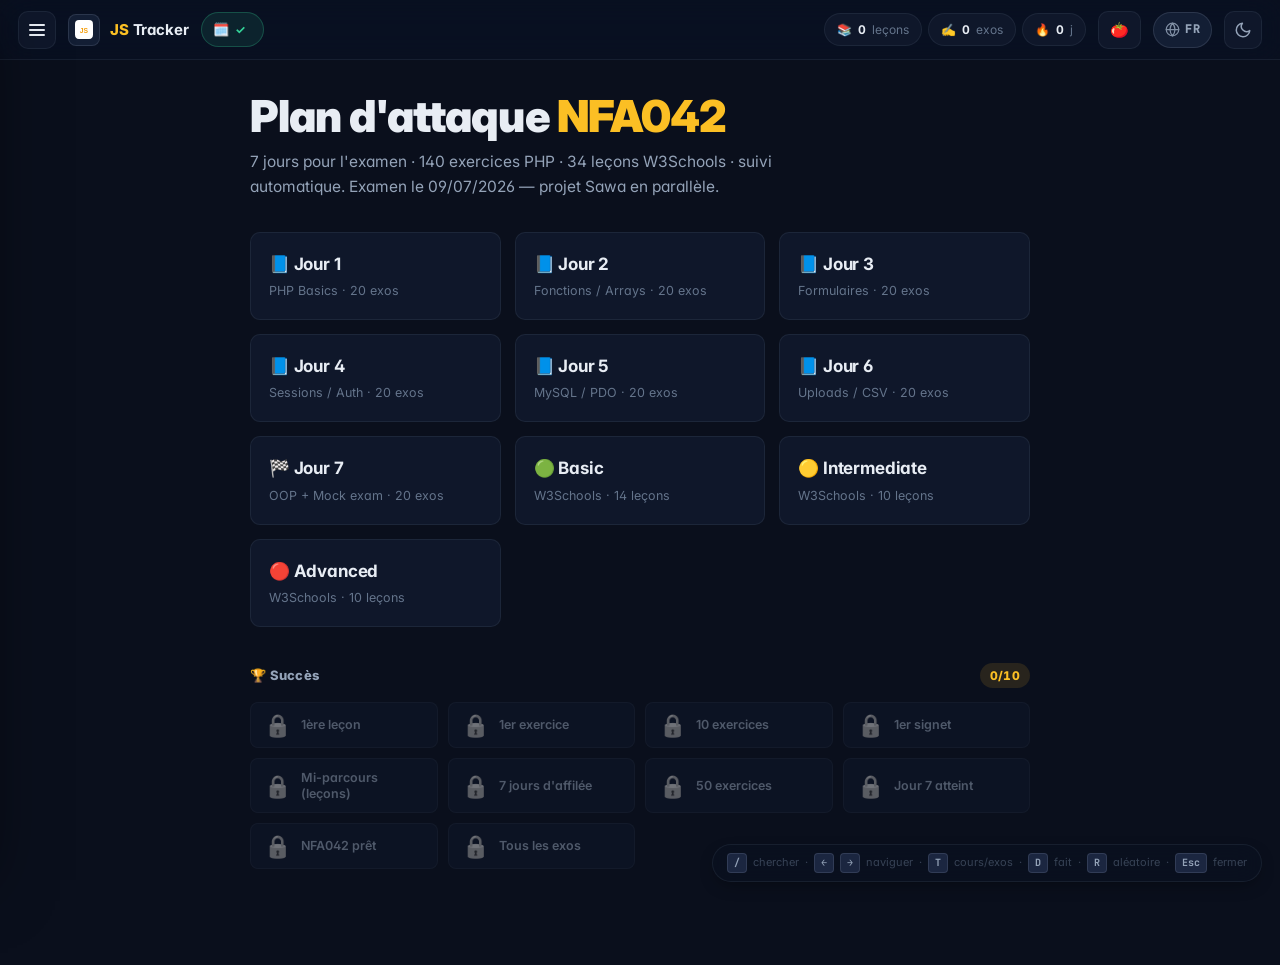
==== commit e8ce0f17: "Add Pomodoro timer + alarm (ported from PHP) Header tomato button opens a Pomodoro panel: 25/5 focus" ====
--- a/web/study_tracker.html
+++ b/web/study_tracker.html
@@ -37,7 +37,7 @@
 })();
 </script>
 <style>html.has-active .welcome{display:none}</style>
-<link rel="stylesheet" href="../web/css/style.css?v=20260528port">
+<link rel="stylesheet" href="../web/css/style.css?v=20260529">
 </head>
 <body>
 
@@ -58,6 +58,9 @@
     <div class="stat" id="stat-exercises-wrap"><span>✍️</span><b id="stat-exercises">0</b><span class="stat-lbl" data-i18n="exosShort">exos</span></div>
     <div class="stat" id="stat-streak-wrap"><span>🔥</span><b id="stat-streak">0</b><span class="stat-lbl" data-i18n="dShort">d</span></div>
   </div>
+  <button class="icon-btn pomo-trigger" id="pomo-btn" title="Pomodoro" aria-label="Pomodoro timer">
+    <span class="pomo-ico">🍅</span><span class="pomo-time" id="pomo-time"></span>
+  </button>
   <button class="lang-btn" id="lang-btn" title="Switch language" aria-label="Switch language">
     <svg class="lang-globe" width="15" height="15" viewBox="0 0 24 24" fill="none" stroke="currentColor" stroke-width="2" stroke-linecap="round" stroke-linejoin="round"><circle cx="12" cy="12" r="10"/><path d="M2 12h20"/><path d="M12 2a15.3 15.3 0 0 1 4 10 15.3 15.3 0 0 1-4 10 15.3 15.3 0 0 1-4-10 15.3 15.3 0 0 1 4-10z"/></svg>
     <span id="lang-label">FR</span>
@@ -152,12 +155,30 @@
 <!-- Toast -->
 <div class="toast" id="toast" aria-live="polite"></div>
 
+<!-- Pomodoro panel -->
+<div class="pomo-panel" id="pomo-panel" role="dialog" aria-label="Pomodoro" aria-hidden="true">
+  <div class="pomo-phase" id="pomo-phase">Focus</div>
+  <div class="pomo-display" id="pomo-display">25:00</div>
+  <div class="pomo-bar"><span class="pomo-bar-fill" id="pomo-bar-fill"></span></div>
+  <div class="pomo-controls">
+    <button class="pomo-btn-main" id="pomo-toggle">Start</button>
+    <button class="pomo-btn-mini" id="pomo-skip" data-i18n-title="pomoSkip" title="Skip">⏭</button>
+    <button class="pomo-btn-mini" id="pomo-reset" data-i18n-title="pomoResetT" title="Reset">↺</button>
+  </div>
+  <div class="pomo-meta"><b id="pomo-count">0</b> <span data-i18n="pomoDone">pomodoros aujourd'hui</span></div>
+  <div class="pomo-settings">
+    <label><span data-i18n="pomoFocusMin">Focus (min)</span><input type="number" id="pomo-focus-min" min="1" max="90" value="25"></label>
+    <label><span data-i18n="pomoBreakMin">Pause (min)</span><input type="number" id="pomo-short-min" min="1" max="60" value="5"></label>
+    <button class="pomo-sound" id="pomo-sound" data-i18n-title="pomoSound" title="Sound">🔔</button>
+  </div>
+</div>
+
 <!-- Jump to top -->
 <button class="jump-top" id="jump-top" title="Top" aria-label="Scroll to top">
   <svg width="18" height="18" viewBox="0 0 24 24" fill="none" stroke="currentColor" stroke-width="2.5" stroke-linecap="round" stroke-linejoin="round"><path d="M18 15l-6-6-6 6"/></svg>
 </button>
 
-<script src="../web/js/data.js?v=20260528port"></script>
-<script src="../web/js/app.js?v=20260528port"></script>
+<script src="../web/js/data.js?v=20260529"></script>
+<script src="../web/js/app.js?v=20260529"></script>
 </body>
 </html>
--- a/web/css/style.css
+++ b/web/css/style.css
@@ -20,9 +20,9 @@
   --text-3:    #64748b;
 
   /* Accent — single tone, less neon */
-  --accent:    #fbbf24;
-  --accent-2:  #f59e0b;
-  --accent-r:  251; --accent-g:191; --accent-b:36;
+  --accent:    #818cf8;
+  --accent-2:  #6366f1;
+  --accent-r:  129; --accent-g:140; --accent-b:248;
 
   /* Semantic */
   --good:      #34d399;
@@ -31,7 +31,7 @@
   --info:      #60a5fa;
 
   /* Effects — softer, more enterprise */
-  --grad:      linear-gradient(135deg,#fbbf24,#f59e0b);
+  --grad:      linear-gradient(135deg,#818cf8,#6366f1);
   --grad-good: linear-gradient(135deg,#34d399,#10b981);
   --shadow-sm: 0 1px 2px rgba(0,0,0,.25);
   --shadow:    0 6px 18px -6px rgba(0,0,0,.45);
@@ -61,8 +61,8 @@
   --text-2:    #475569;
   --text-3:    #94a3b8;
 
-  --accent:    #d97706;
-  --accent-2:  #b45309;
+  --accent:    #4f46e5;
+  --accent-2:  #4338ca;
   --accent-r:  79; --accent-g:70; --accent-b:229;
 
   --shadow-sm: 0 1px 2px rgba(15,23,42,.06);
@@ -940,3 +940,44 @@
 @media(prefers-reduced-motion:reduce){
   *,*::before,*::after{animation-duration:.01ms!important;transition-duration:.01ms!important}
 }
+
+/* ---------- POMODORO ---------- */
+.pomo-trigger{width:auto;display:inline-flex;align-items:center;gap:5px;padding:0 11px}
+.pomo-trigger .pomo-ico{font-size:15px;line-height:1}
+.pomo-trigger .pomo-time{font-family:'JetBrains Mono',monospace;font-size:12px;font-weight:700;font-variant-numeric:tabular-nums;color:var(--accent)}
+.pomo-trigger .pomo-time:empty{display:none}
+.pomo-trigger.running{border-color:var(--accent);background:rgba(var(--accent-r),var(--accent-g),var(--accent-b),.12)}
+.pomo-panel{
+  position:fixed;top:62px;right:14px;z-index:160;width:250px;
+  background:var(--surface);border:1px solid var(--border-2);border-radius:var(--r);
+  box-shadow:var(--shadow-lg);padding:18px;
+  opacity:0;transform:translateY(-8px) scale(.97);pointer-events:none;
+  transition:opacity .18s var(--ease),transform .18s var(--ease-out);
+}
+.pomo-panel.open{opacity:1;transform:none;pointer-events:auto}
+.pomo-phase{text-align:center;font-size:11.5px;font-weight:800;letter-spacing:.09em;text-transform:uppercase;color:var(--accent);margin-bottom:4px}
+.pomo-panel.phase-break .pomo-phase{color:var(--good)}
+.pomo-display{text-align:center;font-family:'JetBrains Mono',monospace;font-size:46px;font-weight:800;letter-spacing:1px;color:var(--text);font-variant-numeric:tabular-nums;line-height:1.05}
+.pomo-bar{height:6px;border-radius:99px;background:var(--surface-3);overflow:hidden;margin:14px 0}
+.pomo-bar-fill{display:block;height:100%;width:0;background:var(--grad);border-radius:99px;transition:width .5s linear}
+.pomo-panel.phase-break .pomo-bar-fill{background:var(--grad-good)}
+.pomo-controls{display:flex;align-items:center;gap:8px}
+.pomo-btn-main{flex:1;padding:11px;border-radius:9px;background:var(--grad);color:#fff;font-weight:700;font-size:13px;border:none;box-shadow:0 4px 12px -3px rgba(var(--accent-r),var(--accent-g),var(--accent-b),.5);transition:transform .12s var(--ease)}
+.pomo-btn-main:hover{transform:translateY(-1px)}
+.pomo-btn-mini{width:40px;height:40px;border-radius:9px;background:var(--surface-2);border:1px solid var(--border);color:var(--text-2);font-size:15px;transition:all .12s var(--ease)}
+.pomo-btn-mini:hover{color:var(--text);border-color:var(--accent)}
+.pomo-meta{text-align:center;font-size:12px;color:var(--text-3);margin-top:13px}
+.pomo-meta b{color:var(--accent);font-weight:800;font-variant-numeric:tabular-nums}
+.pomo-settings{display:flex;align-items:flex-end;gap:8px;margin-top:14px;padding-top:14px;border-top:1px solid var(--border)}
+.pomo-settings label{flex:1;display:flex;flex-direction:column;gap:4px;font-size:10px;font-weight:700;color:var(--text-3);text-transform:uppercase;letter-spacing:.04em}
+.pomo-settings input{width:100%;padding:6px 8px;border-radius:7px;background:var(--surface-2);border:1px solid var(--border);color:var(--text);font-family:'JetBrains Mono',monospace;font-size:13px;text-align:center;outline:none}
+.pomo-settings input:focus{border-color:var(--accent);box-shadow:var(--ring)}
+.pomo-sound{width:38px;height:34px;border-radius:7px;background:var(--surface-2);border:1px solid var(--border);font-size:14px;transition:all .12s var(--ease)}
+.pomo-sound:hover{border-color:var(--accent)}
+.pomo-sound.off{opacity:.5}
+@media(max-width:640px){.pomo-panel{right:8px;left:8px;width:auto;top:58px}}
+
+
+/* ===== JS tracker accent (ported engine, identity preserved) ===== */
+:root{--accent:#fbbf24;--accent-2:#f59e0b;--accent-r:251;--accent-g:191;--accent-b:36;--grad:linear-gradient(135deg,#fbbf24,#f59e0b)}
+[data-theme="light"]{--accent:#d97706;--accent-2:#b45309;--accent-r:217;--accent-g:119;--accent-b:6}
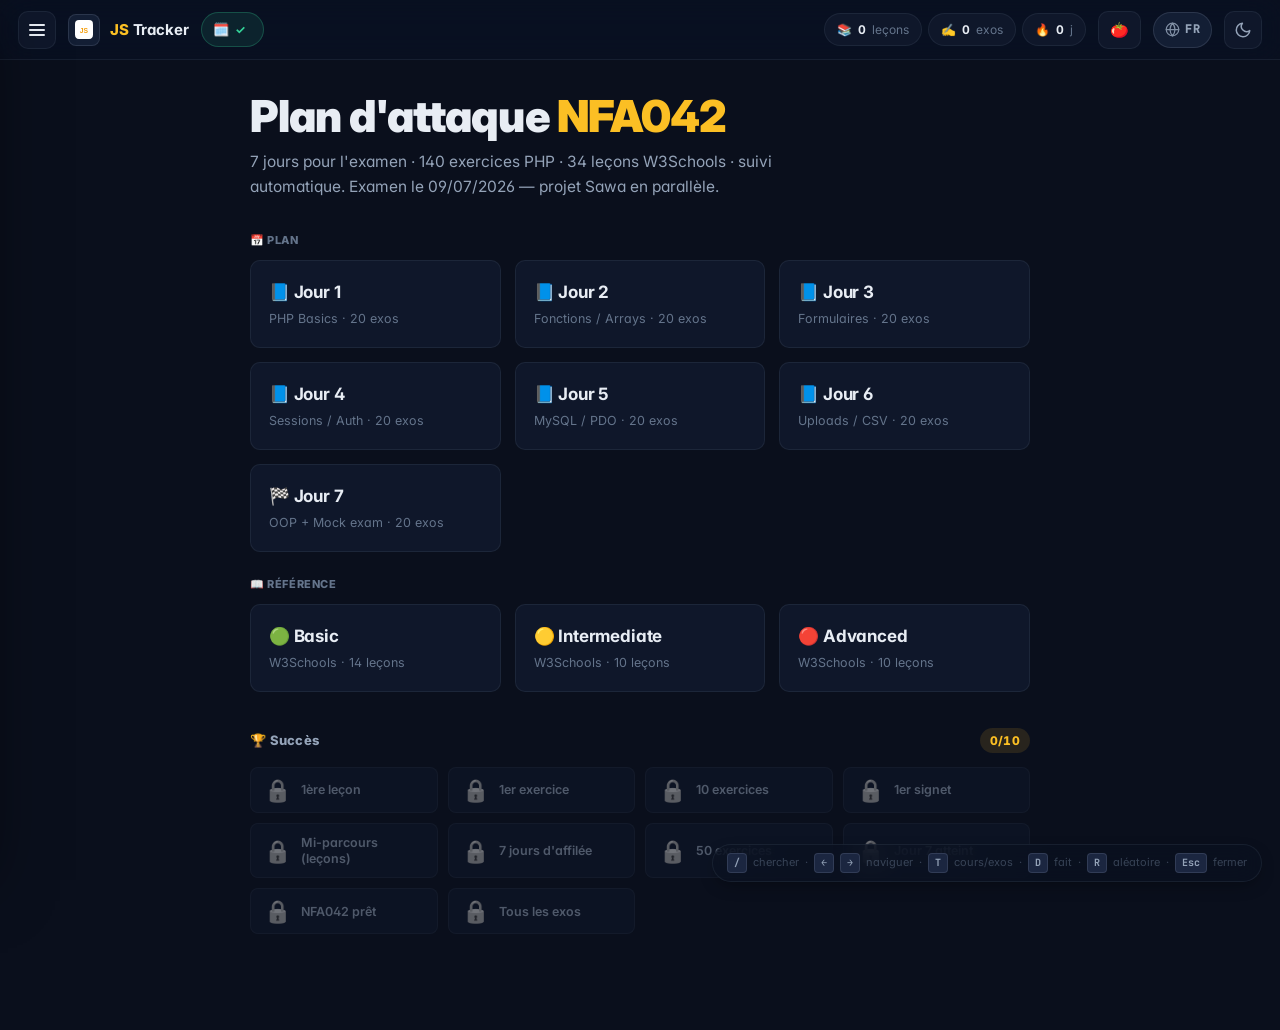
==== commit 76233ee8: "UI parity with PHP: Plan/Reference toggle, callout consolidation, welcome split, circle checkbox + b" ====
--- a/web/study_tracker.html
+++ b/web/study_tracker.html
@@ -37,7 +37,7 @@
 })();
 </script>
 <style>html.has-active .welcome{display:none}</style>
-<link rel="stylesheet" href="../web/css/style.css?v=20260529">
+<link rel="stylesheet" href="../web/css/style.css?v=20260530a">
 </head>
 <body>
 
@@ -103,25 +103,34 @@
     <div class="achieve-row" id="achieve-row"></div>
   </div>
 
-  <div class="section-title collapsible" data-section="days">
-    <span data-i18n="plan7">📘 Plan 7 jours</span> <span class="collapse-arrow">▾</span>
+  <div class="nav-mode" role="tablist" aria-label="View">
+    <button class="nav-mode-btn active" data-mode="plan" role="tab" aria-selected="true"><span data-i18n="modePlan">📅 Plan</span></button>
+    <button class="nav-mode-btn" data-mode="ref" role="tab" aria-selected="false"><span data-i18n="modeRef">📖 Référence</span></button>
   </div>
-  <div id="nav-days" class="nav-section"></div>
 
-  <div class="section-title collapsible" data-section="basic">
-    <span data-i18n="basic">🟢 PHP Basic</span> <span class="collapse-arrow">▾</span>
+  <div class="nav-track" data-track="plan">
+    <div class="section-title collapsible" data-section="days">
+      <span data-i18n="plan7">📘 Plan 7 jours</span> <span class="collapse-arrow">▾</span>
+    </div>
+    <div id="nav-days" class="nav-section"></div>
   </div>
-  <div id="nav-basic" class="nav-section"></div>
 
-  <div class="section-title collapsible" data-section="intermediate">
-    <span data-i18n="intermediate">🟡 PHP Intermediate</span> <span class="collapse-arrow">▾</span>
+  <div class="nav-track" data-track="ref" hidden>
+    <div class="section-title collapsible" data-section="basic">
+      <span data-i18n="basic">🟢 PHP Basic</span> <span class="collapse-arrow">▾</span>
+    </div>
+    <div id="nav-basic" class="nav-section"></div>
+
+    <div class="section-title collapsible" data-section="intermediate">
+      <span data-i18n="intermediate">🟡 PHP Intermediate</span> <span class="collapse-arrow">▾</span>
+    </div>
+    <div id="nav-intermediate" class="nav-section"></div>
+
+    <div class="section-title collapsible" data-section="advanced">
+      <span data-i18n="advanced">🔴 PHP Advanced</span> <span class="collapse-arrow">▾</span>
+    </div>
+    <div id="nav-advanced" class="nav-section"></div>
   </div>
-  <div id="nav-intermediate" class="nav-section"></div>
-
-  <div class="section-title collapsible" data-section="advanced">
-    <span data-i18n="advanced">🔴 PHP Advanced</span> <span class="collapse-arrow">▾</span>
-  </div>
-  <div id="nav-advanced" class="nav-section"></div>
 
   <div class="sidebar-actions">
     <button class="sidebar-action-btn" id="export-btn" data-i18n="exportBtn">⬇️ Exporter</button>
@@ -178,7 +187,7 @@
   <svg width="18" height="18" viewBox="0 0 24 24" fill="none" stroke="currentColor" stroke-width="2.5" stroke-linecap="round" stroke-linejoin="round"><path d="M18 15l-6-6-6 6"/></svg>
 </button>
 
-<script src="../web/js/data.js?v=20260529"></script>
-<script src="../web/js/app.js?v=20260529"></script>
+<script src="../web/js/data.js?v=20260530a"></script>
+<script src="../web/js/app.js?v=20260530a"></script>
 </body>
 </html>
--- a/web/css/style.css
+++ b/web/css/style.css
@@ -416,6 +416,21 @@
 .achieve-badge.unlocked:hover{transform:scale(1.22) rotate(-6deg)}
 @keyframes badgePop{0%{transform:scale(.4);opacity:0}60%{transform:scale(1.25)}100%{transform:scale(1);opacity:1}}
 
+/* Plan / Reference segmented toggle */
+.nav-mode{
+  display:flex;gap:4px;margin:10px 0 4px;padding:4px;
+  background:var(--surface-2);border:1px solid var(--border);border-radius:var(--r-sm);
+}
+.nav-mode-btn{
+  flex:1;padding:7px 8px;border:0;border-radius:var(--r-xs);
+  background:transparent;color:var(--text-2);
+  font-family:inherit;font-size:12.5px;font-weight:700;cursor:pointer;
+  transition:background .15s var(--ease),color .15s,box-shadow .15s;
+}
+.nav-mode-btn:hover{color:var(--text)}
+.nav-mode-btn.active{background:var(--grad);color:#fff;box-shadow:var(--shadow-sm)}
+.nav-track[hidden]{display:none}
+
 /* Section title */
 .section-title{
   font-size:10.5px;font-weight:700;letter-spacing:1.2px;text-transform:uppercase;
@@ -454,38 +469,47 @@
   box-shadow:0 0 10px rgba(var(--accent-r),var(--accent-g),var(--accent-b),.5);
 }
 .nav-check{
-  width:22px;height:22px;border-radius:6px;
-  border:1px solid var(--border);background:var(--surface-2);
+  width:20px;height:20px;border-radius:50%;
+  border:1.5px solid var(--border);background:transparent;
   display:flex;align-items:center;justify-content:center;
-  font-size:11px;font-weight:700;flex-shrink:0;cursor:pointer;
-  transition:all .15s var(--ease);color:transparent;
+  font-size:11px;font-weight:800;line-height:1;flex-shrink:0;cursor:pointer;
+  transition:background .18s var(--ease),border-color .18s var(--ease),box-shadow .18s var(--ease),transform .12s var(--ease),color .18s var(--ease);
+  color:transparent;
 }
 .nav-check:hover{
   border-color:var(--accent);
-  background:rgba(var(--accent-r),var(--accent-g),var(--accent-b),.10);
+  background:rgba(var(--accent-r),var(--accent-g),var(--accent-b),.08);
+  box-shadow:0 0 0 3px rgba(var(--accent-r),var(--accent-g),var(--accent-b),.10);
 }
 .nav-check:focus-visible{box-shadow:var(--ring)}
-.nav-check:active{transform:scale(.92)}
-/* Done state — matches .complete-btn.done */
+.nav-check:active{transform:scale(.88)}
+/* Done state — solid green disc with white check */
 .nav-item.done .nav-check{
-  background:rgba(52,211,153,.14);
-  border-color:rgba(52,211,153,.34);
-  color:var(--good);
+  background:var(--good);
+  border-color:var(--good);
+  color:#fff;
+  box-shadow:0 0 0 2px rgba(52,211,153,.18);
+  animation:checkPop .35s var(--ease-out);
 }
 .nav-item.done .nav-check:hover{
-  background:rgba(52,211,153,.22);
-  border-color:rgba(52,211,153,.5);
-}
-/* When the lesson is the chosen/active one, the check echoes the active row tint */
+  background:#10b981;
+  border-color:#10b981;
+  box-shadow:0 0 0 3px rgba(52,211,153,.28);
+}
+/* Active lesson echoes the accent in the empty ring */
 .nav-item.active .nav-check{
-  border-color:rgba(var(--accent-r),var(--accent-g),var(--accent-b),.4);
-  background:rgba(var(--accent-r),var(--accent-g),var(--accent-b),.06);
+  border-color:rgba(var(--accent-r),var(--accent-g),var(--accent-b),.5);
 }
 .nav-item.active.done .nav-check{
-  border-color:rgba(52,211,153,.4);
-  background:rgba(52,211,153,.18);
+  box-shadow:0 0 0 3px rgba(52,211,153,.30);
 }
 .nav-item:hover .nav-check:not(:hover){border-color:var(--border-2)}
+
+@keyframes checkPop{
+  0%{transform:scale(.35);opacity:.35}
+  55%{transform:scale(1.18);opacity:1}
+  100%{transform:scale(1);opacity:1}
+}
 .nav-tag{
   font-size:9.5px;font-weight:800;padding:2px 6px;border-radius:5px;
   background:var(--surface-3);color:var(--text-3);text-align:center;
@@ -514,6 +538,8 @@
 
 /* ---------- 7. WELCOME ---------- */
 .welcome{max-width:780px;margin:0 auto}
+.wc-group-label{font-size:11px;font-weight:800;letter-spacing:.6px;text-transform:uppercase;color:var(--text-3);margin:24px 0 10px}
+.wc-group-label:first-of-type{margin-top:10px}
 .welcome h1{
   font-size:clamp(28px,4.5vw,44px);font-weight:900;line-height:1.1;letter-spacing:-.02em;
   margin-bottom:10px;
@@ -683,16 +709,12 @@
   font-size:13.5px;line-height:1.6;
   border-left:3px solid;
 }
-.block-note{background:rgba(var(--accent-r),var(--accent-g),var(--accent-b),.07);border-color:var(--accent);color:var(--text-2)}
-.block-warn{background:rgba(251,191,36,.08);border-color:var(--warn);color:var(--text-2)}
-.block-bad{background:rgba(248,113,113,.08);border-color:var(--bad);color:var(--text-2)}
-.block-tip{background:rgba(52,211,153,.08);border-color:var(--good);color:var(--text-2)}
-.block-try{background:rgba(251,191,36,.05);border-color:var(--warn);color:var(--text-2)}
-.block-note b{color:var(--accent)}
-.block-warn b{color:var(--warn)}
-.block-bad b{color:var(--bad)}
-.block-tip b{color:var(--good)}
-.block-try b{color:var(--warn)}
+.block-note,.block-tip{background:rgba(var(--accent-r),var(--accent-g),var(--accent-b),.07);border-color:var(--accent);color:var(--text-2)}
+.block-warn,.block-bad{background:rgba(251,191,36,.08);border-color:var(--warn);color:var(--text-2)}
+.block-try{background:rgba(96,165,250,.07);border-color:var(--info);color:var(--text-2)}
+.block-note b,.block-tip b{color:var(--accent)}
+.block-warn b,.block-bad b{color:var(--warn)}
+.block-try b{color:var(--info)}
 
 .try-btn{
   display:block;margin-top:8px;padding:5px 12px;border-radius:6px;
@@ -977,7 +999,6 @@
 .pomo-sound.off{opacity:.5}
 @media(max-width:640px){.pomo-panel{right:8px;left:8px;width:auto;top:58px}}
 
-
 /* ===== JS tracker accent (ported engine, identity preserved) ===== */
 :root{--accent:#fbbf24;--accent-2:#f59e0b;--accent-r:251;--accent-g:191;--accent-b:36;--grad:linear-gradient(135deg,#fbbf24,#f59e0b)}
 [data-theme="light"]{--accent:#d97706;--accent-2:#b45309;--accent-r:217;--accent-g:119;--accent-b:6}
